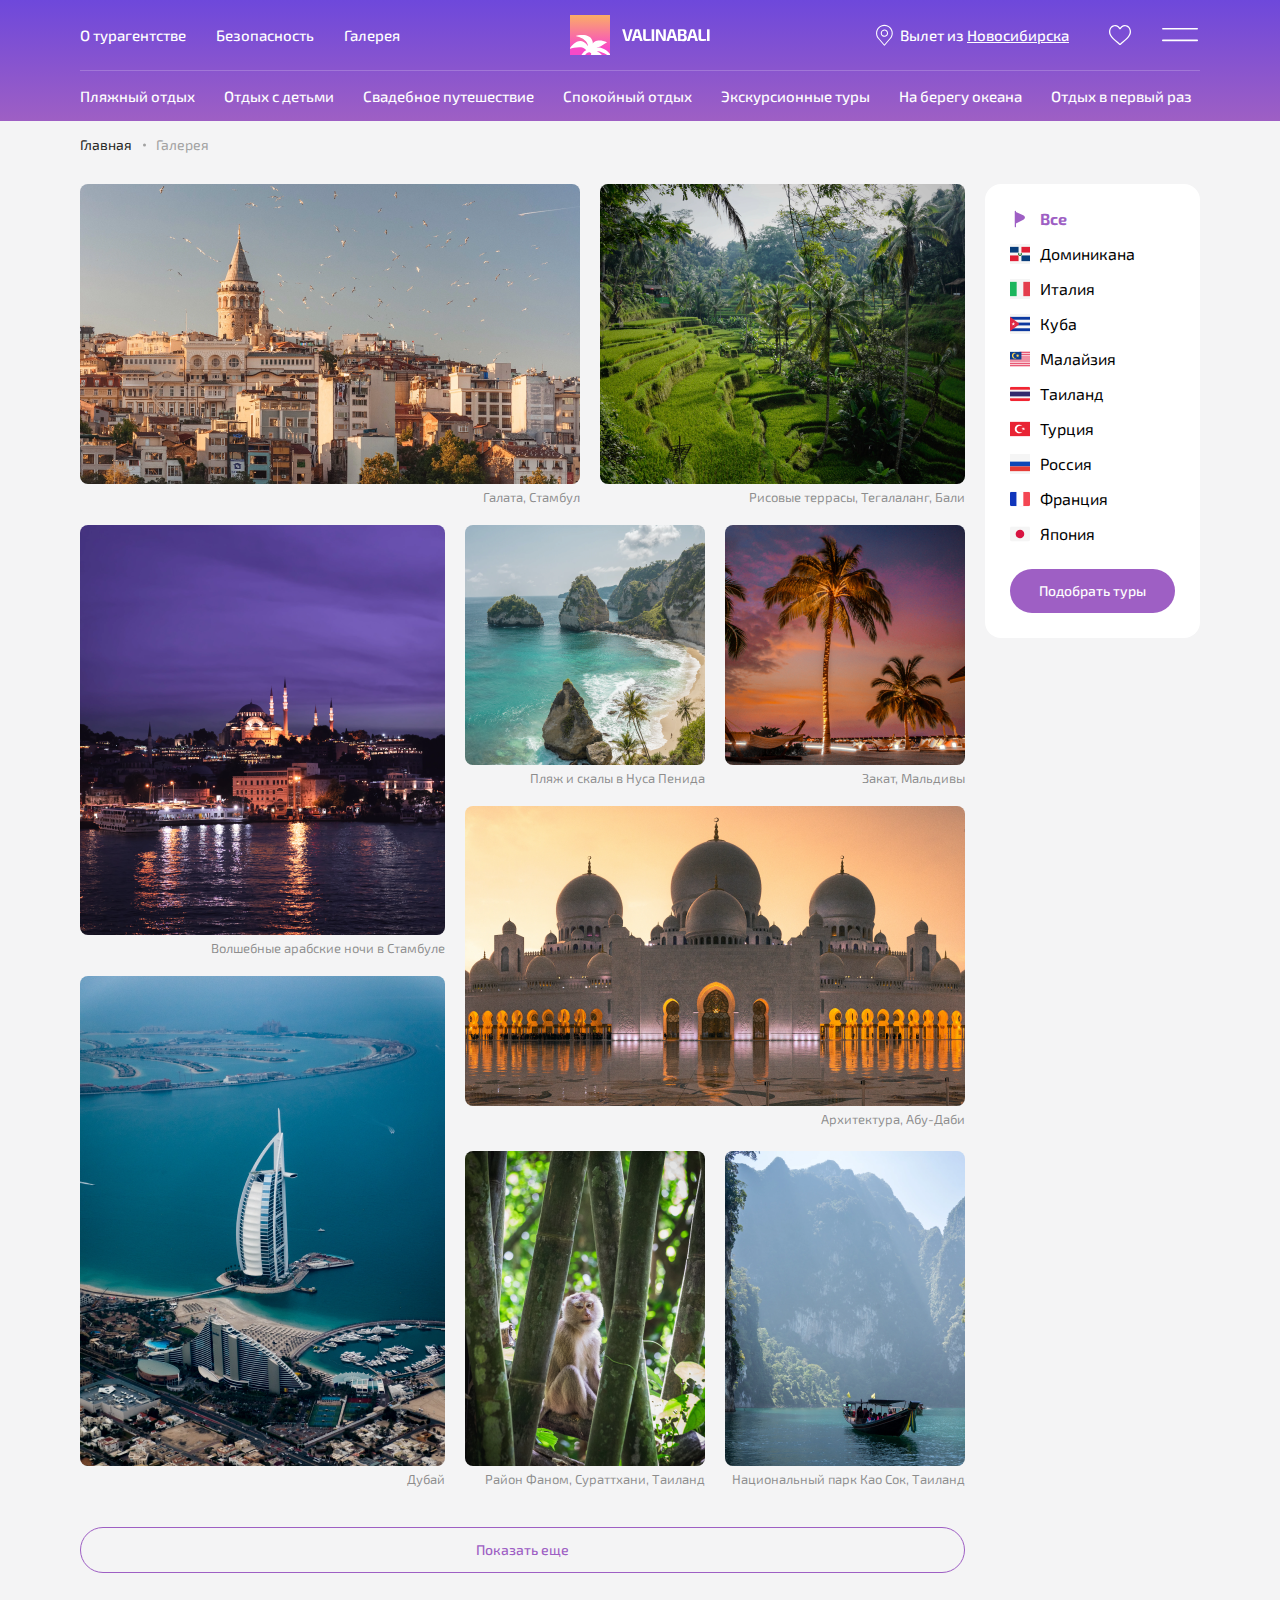
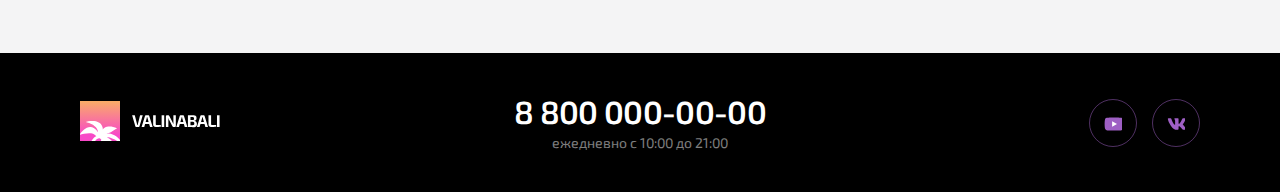
==== gallery.html @ 0c8ded7b "Add files via upload" ====
<!DOCTYPE html>
<html lang="ru">
<head>
  <meta charset="UTF-8">
  <meta name="viewport" content="width=device-width, initial-scale=1.0">
  <meta http-equiv="X-UA-Compatible" content="ie=edge">
  <link rel="stylesheet" href="style.css">
  <title>Галерея фотографий - Valinabali</title>
</head>

<body>
<header class="header">
  <div class="container">
    <div class="header__content">
      <div class="header__nav">
        <ul class="header__nav-list">
          <li class="header__nav-item">
            <a class="header__nav-link" href="#">О турагентстве</a>
          </li>
          <li class="header__nav-item">
            <a class="header__nav-link" href="#">Безопасность</a>
          </li>
          <li class="header__nav-item">
            <a class="header__nav-link" href="#">Галерея</a>
          </li>
        </ul>
      </div>
      <a class="header__logo-link" href="#" aria-label="Ссылка на главную страницу">
        <svg xmlns="http://www.w3.org/2000/svg" width="140" height="40" viewBox="0 0 140 40" fill="none">
          <path d="M139.568 14.27V26H136.984V14.27H139.568Z" fill="white"/>
          <path d="M131.1 14.27V23.042C131.1 23.3253 131.179 23.5406 131.338 23.688C131.496 23.8353 131.723 23.909 132.018 23.909H136.115L136.234 25.864C135.429 25.9546 134.585 26.0056 133.701 26.017C132.828 26.0396 131.955 26.051 131.083 26.051C130.233 26.051 129.587 25.8243 129.145 25.371C128.714 24.9063 128.499 24.317 128.499 23.603V14.27H131.1Z"
                fill="white"/>
          <path d="M123.716 14.27C123.932 14.27 124.119 14.3323 124.277 14.457C124.447 14.5816 124.561 14.746 124.617 14.95L128.017 26H125.365L122.968 17.381C122.923 17.1883 122.878 16.9956 122.832 16.803C122.787 16.599 122.747 16.4063 122.713 16.225H122.254C122.22 16.4063 122.181 16.599 122.135 16.803C122.101 16.9956 122.056 17.1883 121.999 17.381L119.602 26H116.933L120.35 14.95C120.407 14.746 120.515 14.5816 120.673 14.457C120.843 14.3323 121.036 14.27 121.251 14.27L123.716 14.27ZM125.518 20.951V22.906H119.432V20.951H125.518Z"
                fill="white"/>
          <path d="M112.366 14.134C113.386 14.134 114.196 14.2246 114.797 14.406C115.409 14.576 115.851 14.882 116.123 15.324C116.395 15.766 116.531 16.3893 116.531 17.194C116.531 18.0326 116.367 18.673 116.038 19.115C115.721 19.5456 115.194 19.795 114.457 19.863V19.965C115.364 20.0443 115.998 20.3503 116.361 20.883C116.724 21.4043 116.905 22.1353 116.905 23.076C116.905 23.8806 116.763 24.504 116.48 24.946C116.208 25.388 115.777 25.6996 115.188 25.881C114.61 26.051 113.851 26.136 112.91 26.136C112.151 26.136 111.488 26.1303 110.921 26.119C110.366 26.119 109.85 26.1076 109.374 26.085C108.898 26.0623 108.411 26.034 107.912 26L108.167 24.198C108.439 24.2093 108.96 24.2206 109.731 24.232C110.513 24.2433 111.42 24.249 112.451 24.249C112.927 24.249 113.301 24.2036 113.573 24.113C113.845 24.0223 114.032 23.858 114.134 23.62C114.247 23.3706 114.304 23.0193 114.304 22.566C114.304 22.0786 114.247 21.7103 114.134 21.461C114.021 21.2003 113.822 21.019 113.539 20.917C113.267 20.815 112.887 20.7583 112.4 20.747H108.15V19.098H112.366C112.785 19.0866 113.114 19.0413 113.352 18.962C113.601 18.8826 113.777 18.7296 113.879 18.503C113.981 18.2763 114.032 17.959 114.032 17.551C114.032 17.1316 113.975 16.8143 113.862 16.599C113.76 16.3723 113.579 16.2193 113.318 16.14C113.057 16.0606 112.695 16.021 112.23 16.021C111.595 16.021 111.034 16.021 110.547 16.021C110.06 16.021 109.623 16.0266 109.238 16.038C108.853 16.038 108.496 16.0493 108.167 16.072L107.912 14.27C108.365 14.2246 108.802 14.1963 109.221 14.185C109.652 14.1623 110.116 14.151 110.615 14.151C111.114 14.1396 111.697 14.134 112.366 14.134ZM110.462 14.27V26H107.912V14.27H110.462Z"
                fill="white"/>
          <path d="M103.096 14.27C103.311 14.27 103.498 14.3323 103.657 14.457C103.827 14.5816 103.94 14.746 103.997 14.95L107.397 26H104.745L102.348 17.381C102.302 17.1883 102.257 16.9956 102.212 16.803C102.166 16.599 102.127 16.4063 102.093 16.225H101.634C101.6 16.4063 101.56 16.599 101.515 16.803C101.481 16.9956 101.435 17.1883 101.379 17.381L98.9817 26H96.3127L99.7297 14.95C99.7864 14.746 99.8941 14.5816 100.053 14.457C100.223 14.3323 100.415 14.27 100.631 14.27L103.096 14.27ZM104.898 20.951V22.906H98.8117V20.951H104.898Z"
                fill="white"/>
          <path d="M95.8252 14.27V25.065C95.8252 25.6883 95.5135 26 94.8902 26H93.4622C93.1789 26 92.9635 25.9376 92.8162 25.813C92.6689 25.677 92.5329 25.4786 92.4082 25.218L89.1612 19.064C89.0252 18.8033 88.8892 18.5143 88.7532 18.197C88.6285 17.8796 88.5209 17.5736 88.4302 17.279H88.2432C88.2772 17.585 88.3055 17.8966 88.3282 18.214C88.3509 18.52 88.3622 18.826 88.3622 19.132V26H85.8972V15.205C85.8972 14.5816 86.2145 14.27 86.8492 14.27H88.2602C88.5322 14.27 88.7362 14.338 88.8722 14.474C89.0195 14.5986 89.1612 14.7913 89.2972 15.052L92.4422 21.019C92.5782 21.2796 92.7199 21.5686 92.8672 21.886C93.0146 22.2033 93.1562 22.532 93.2922 22.872H93.4962C93.4622 22.532 93.4339 22.2033 93.4112 21.886C93.3999 21.5573 93.3942 21.2343 93.3942 20.917L93.3772 14.27H95.8252Z"
                fill="white"/>
          <path d="M84.2144 14.27V26H81.6304V14.27H84.2144Z" fill="white"/>
          <path d="M75.746 14.27V23.042C75.746 23.3253 75.8254 23.5406 75.984 23.688C76.1427 23.8353 76.3694 23.909 76.664 23.909H80.761L80.88 25.864C80.0754 25.9546 79.231 26.0056 78.347 26.017C77.4744 26.0396 76.6017 26.051 75.729 26.051C74.879 26.051 74.233 25.8243 73.791 25.371C73.3604 24.9063 73.145 24.317 73.145 23.603V14.27H75.746Z"
                fill="white"/>
          <path d="M68.3626 14.27C68.5779 14.27 68.7649 14.3323 68.9236 14.457C69.0936 14.5816 69.2069 14.746 69.2636 14.95L72.6636 26H70.0116L67.6146 17.381C67.5693 17.1883 67.5239 16.9956 67.4786 16.803C67.4333 16.599 67.3936 16.4063 67.3596 16.225H66.9006C66.8666 16.4063 66.8269 16.599 66.7816 16.803C66.7476 16.9956 66.7023 17.1883 66.6456 17.381L64.2486 26H61.5796L64.9966 14.95C65.0533 14.746 65.1609 14.5816 65.3196 14.457C65.4896 14.3323 65.6823 14.27 65.8976 14.27L68.3626 14.27ZM70.1646 20.951V22.906H64.0786V20.951H70.1646Z"
                fill="white"/>
          <path d="M62.7439 14.27L59.5479 25.286C59.4912 25.49 59.3779 25.66 59.2079 25.796C59.0492 25.932 58.8566 26 58.6299 26H56.2499C56.0119 26 55.8079 25.932 55.6379 25.796C55.4792 25.66 55.3772 25.49 55.3319 25.286L52.1189 14.27H54.8049L56.9469 22.736C56.9922 22.9513 57.0376 23.1723 57.0829 23.399C57.1396 23.6143 57.1849 23.8296 57.2189 24.045H57.6609C57.6949 23.8296 57.7346 23.6086 57.7799 23.382C57.8366 23.1553 57.8932 22.9343 57.9499 22.719L60.0749 14.27H62.7439Z"
                fill="white"/>
          <g clip-path="url(#clip0_2539_111)">
            <rect width="40" height="40" fill="url(#paint0_linear_2539_11)"/>
            <path d="M12.1923 20.0947C9.34323 20.1069 6.70322 20.6851 5.41602 21.088C5.41602 21.088 17.0925 23.0695 18.0638 31.1301C9.19089 18.3372 -0.487305 33.8089 -0.487305 33.8089C1.53054 33.2796 7.30863 31.7084 11.167 32.3712C13.8068 32.8247 16.3802 35.218 16.2691 35.1878C9.978 36.7356 -0.0164608 64.7344 1.68065 67.0082C3.19393 68.7469 4.70884 68.1538 6.22232 67.2717C6.97145 61.3379 12.8176 35.3034 19.9713 37.405C19.9724 37.4053 19.9734 37.4047 19.9744 37.405C20.5767 37.6112 21.1464 37.9728 21.1773 38.5253C21.2362 39.5778 20.5567 41.2979 20.7172 42.4926C21.0891 45.2649 21.632 46.2291 22.4214 47.1963C24.3068 46.1365 26.1108 42.3155 26.4839 40.3343C28.1733 41.0741 30.889 42.7875 33.1045 49.1512C34.2627 43.1879 32.5924 38.4841 27.1093 36.3955C29.4838 35.3692 39.819 40.5626 41.0805 43.4571C42.3079 38.2377 33.6262 31.8509 26.3983 32.1903C27.784 31.8287 29.3069 32.2512 30.756 31.1841C32.7005 29.7523 34.9682 28.5191 37.0813 27.1946C29.9747 24.1035 23.4165 25.6298 22.9547 28.8292C22.5919 21.7284 17.0814 20.0741 12.1922 20.0948L12.1923 20.0947Z"
                  fill="white"/>
          </g>
          <defs>
            <linearGradient id="paint0_linear_2539_11" x1="20" y1="0" x2="20" y2="40" gradientUnits="userSpaceOnUse">
              <stop offset="0" stop-color="#FAAD66"/>
              <stop offset="0.844644" stop-color="#F849C7"/>
            </linearGradient>
            <clipPath id="clip0_2539_111">
              <rect width="40" height="40" fill="white"/>
            </clipPath>
          </defs>
        </svg>
      </a>
      <div class="header__location">
        <svg class="header__location-icon" width="28" height="28" aria-hidden="true">
          <use xlink:href="images/sprite.svg#icon-pin"></use>
        </svg>
        <p class="header__location-text">Вылет из
          <button class="header__location-btn" type="button" aria-label="Кнопка выбора города для вылета">Новосибирска
          </button>
        </p>
      </div>
      <div class="header__btn-wrapper">
        <a class="header__favorites" href="#" aria-label="Ссылка на страницу избранное">
          <svg class="header__favorites-icon" width="22" height="20" aria-hidden="true">
            <use xlink:href="images/sprite.svg#icon-favorites"></use>
          </svg>
        </a>
        <button class="header__burger" type="button" aria-label="Кнопка открытия меню">
          <svg class="header__burger-icon" width="36" height="14" aria-hidden="true">
            <use xlink:href="images/sprite.svg#icon-burger"></use>
          </svg>
        </button>
      </div>
    </div>
    <nav class="main-nav">
      <ul class="main-nav__list">
        <li class="main-nav__item"><a class="main-nav__link" href="#">Пляжный отдых</a></li>
        <li class="main-nav__item"><a class="main-nav__link" href="#">Отдых с&nbsp;детьми</a></li>
        <li class="main-nav__item"><a class="main-nav__link" href="#">Свадебное путешествие</a></li>
        <li class="main-nav__item"><a class="main-nav__link" href="#">Спокойный отдых</a></li>
        <li class="main-nav__item"><a class="main-nav__link" href="#">Экскурсионные туры</a></li>
        <li class="main-nav__item"><a class="main-nav__link" href="#">На&nbsp;берегу океана</a></li>
        <li class="main-nav__item"><a class="main-nav__link" href="#">Отдых в&nbsp;первый раз</a></li>
      </ul>
    </nav>
  </div>

</header>
<main>
  <div class="breadcrumbs">
    <div class="container">
      <ul class="breadcrumbs__list">
        <li class="breadcrumbs__item">
          <a class="breadcrumbs__link" href="#" aria-label="Ссылка на главную страницу">Главная</a>
        </li>
        <li class="breadcrumbs__item">
          <span class="breadcrumbs__link breadcrumbs__link--active">Галерея</span>
        </li>
      </ul>
    </div>
  </div>
  <section class="gallery-block">
    <div class="container">
      <h1 class="visually-hidden">Галерея</h1>
      <button class="gallery-block__citys btn" type="button">Выбрать страну
        <svg class="gallery-block__nav-svg" width="16" height="16px" aria-hidden="true">
          <use xlink:href="images/sprite.svg#icon-nav-burger"></use>
        </svg>
      </button>
      <div class="gallery-block__wrap">
        <div class="gallery-block__left">
          <div class="gallery">
            <ul class="gallery__list">
              <li class="gallery__item gallery__item--grid-1">
                <figure class="gallery-card">
                  <picture>
                    <source media="(max-width: 767px)" srcset="images/gallery-img-mobile.png 1x, images/gallery-img-mobile@2x.png 2x">
                    <source media="(max-width: 1023px)" srcset="images/gallery-img.png 1x, images/gallery-img@2x.png 2x">
                    <img class="gallery-card__img gallery-card__img--size-xxl gallery-card__img--size-xxxl" src="images/gallery-img.png" srcset="images/gallery-img@2x.png 2x" height="300"
                    width="500" alt="Фотография тура в галерии">
                  </picture>
                  <figcaption class="gallery-card__caption">Галата, Стамбул</figcaption>
                </figure>
              </li>
              <li class="gallery__item gallery__item--grid-2">
                <figure class="gallery-card">
                  <picture>
                    <source media="(max-width: 767px)" srcset="images/gallery-img-mobile2.png 1x, images/gallery-img-mobile2@2x.png 2x">
                    <source media="(max-width: 1023px)" srcset="images/gallery-img-tablet2.png 1x, images/gallery-img-tablet2@2x.png 2x">
                    <img class="gallery-card__img gallery-card__img--size-m" src="images/gallery-img-2.png" srcset="images/gallery-img-2@2x.png 2x" height="300"
                    width="365" alt="Фотография тура в галерии">
                  </picture>
                  <figcaption class="gallery-card__caption">Рисовые террасы, Тегалаланг, Бали</figcaption>
                </figure>
              </li>
              <li class="gallery__item gallery__item--grid-3">
                <figure class="gallery-card">
                  <picture>
                    <source media="(max-width: 767px)" srcset="images/gallery-img-mobile3.png 1x, images/gallery-img-mobile3@2x.png 2x">
                    <source media="(max-width: 1023px)" srcset="images/gallery-img-tablet3.png 1x, images/gallery-img-tablet3@2x.png 2x">
                    <img class="gallery-card__img gallery-card__img--size-l" src="images/gallery-img-3.png" srcset="images/gallery-img-3@2x.png 2x" height="410"
                    width="365" alt="Фотография тура в галерии">
                  </picture>
                  <figcaption class="gallery-card__caption">Волшебные арабские ночи в Стамбуле</figcaption>
                </figure>
              </li>
              <li class="gallery__item gallery__item--grid-4">
                <figure class="gallery-card">
                  <picture>
                    <source media="(max-width: 767px)" srcset="images/gallery-img-mobile4.png 1x, images/gallery-img-mobile4@2x.png 2x">
                    <source media="(max-width: 1023px)" srcset="images/gallery-img-tablet4.png 1x, images/gallery-img-tablet4@2x.png 2x">
                  <img class="gallery-card__img gallery-card__img--size-xs" src="images/gallery-img-4.png" srcset="images/gallery-img-4@2x.png 2x" height="240" width="240" alt="Фотография тура в галерии">
                  </picture>
                  <figcaption class="gallery-card__caption">Пляж и&nbsp;скалы в&nbsp;Нуса Пенида</figcaption>
                </figure>
              </li>
              <li class="gallery__item gallery__item--grid-5">
                <figure class="gallery-card">
                  <picture>
                    <source media="(max-width: 767px)" srcset="images/gallery-img-mobile5.png 1x, images/gallery-img-mobile5@2x.png 2x">
                    <source media="(max-width: 1023px)" srcset="images/gallery-img-tablet5.png 1x, images/gallery-img-tablet5@2x.png 2x">
                    <img class="gallery-card__img gallery-card__img--size-xs gallery-card__img--size-xss" src="images/gallery-img-5.png" srcset="images/gallery-img-5@2x.png 2x" height="240"
                    width="240" alt="Фотография тура в галерии">
                  </picture>
                  <figcaption class="gallery-card__caption">Закат, Мальдивы</figcaption>
                </figure>
              </li>
              <li class="gallery__item gallery__item--grid-6">
                <figure class="gallery-card">
                  <picture>
                    <source media="(max-width: 767px)" srcset="images/gallery-img-mobile6.png 1x, images/gallery-img-mobile6@2x.png 2x">
                    <source media="(max-width: 1023px)" srcset="images/gallery-img-tablet6.png 1x, images/gallery-img-tablet6@2x.png 2x">
                    <img class="gallery-card__img gallery-card__img--size-xl" src="images/gallery-img-6.png" srcset="images/gallery-img-6@2x.png 2x" height="490"
                    width="365" alt="Фотография тура в галерии">
                  </picture>
                  <figcaption class="gallery-card__caption">Дубай</figcaption>
                </figure>
              </li>
              <li class="gallery__item gallery__item--grid-7">
                <figure class="gallery-card">
                  <picture>
                    <source media="(max-width: 767px)" srcset="images/gallery-img-mobile7.png 1x, images/gallery-img-mobile7@2x.png 2x">
                    <source media="(max-width: 1023px)" srcset="images/gallery-img-tablet7.png 1x, images/gallery-img-tablet7@2x.png 2x">
                    <img class="gallery-card__img gallery-card__img--size-xxl"
                    src="images/gallery-img-7.png" srcset="images/gallery-img-7@2x.png 2x" height="300" width="500" alt="Фотография тура в галерии">
                  </picture>
                  <figcaption class="gallery-card__caption">Архитектура, Абу-Даби</figcaption>
                </figure>
              </li>
              <li class="gallery__item gallery__item--grid-8">
                <figure class="gallery-card">
                  <picture>
                    <source media="(max-width: 767px)" srcset="images/gallery-img-mobile8.png 1x, images/gallery-img-mobile8@2x.png 2x">
                    <source media="(max-width: 1023px)" srcset="images/gallery-img-tablet8.png 1x, images/gallery-img-tablet8@2x.png 2x">
                    <img class="gallery-card__img gallery-card__img--size-s" src="images/gallery-img-8.png" srcset="images/gallery-img-8@2x.png 2x" height="315"
                    width="240" alt="Фотография тура в галерии">
                  </picture>
                  <figcaption class="gallery-card__caption">Район Фаном, Сураттхани, Таиланд</figcaption>
                </figure>
              </li>
              <li class="gallery__item gallery__item--grid-9">
                <figure class="gallery-card">
                  <picture>
                    <source media="(max-width: 767px)" srcset="images/gallery-img-mobile9.png 1x, images/gallery-img-mobile9@2x.png 2x">
                    <source media="(max-width: 1023px)" srcset="images/gallery-img-tablet9.png 1x, images/gallery-img-tablet9@2x.png 2x">
                    <img class="gallery-card__img gallery-card__img--size-s" src="images/gallery-img-9.png" srcset="images/gallery-img-9@2x.png 2x" height="315" width="240" alt="Фотография тура в галерии">
                  </picture>
                  <figcaption class="gallery-card__caption">Национальный парк Као Сок, Таиланд</figcaption>
                </figure>
              </li>
            </ul>
          </div>
          <button class="gallery-block__btn btn" type="button">Показать еще</button>
        </div>
        <div class="menu-tours">
          <ul class="menu-tours__list">
            <li class="menu-tours__item">
              <button class="menu-tours__link menu-tours__link--active" type="button" aria-label="Ссылка на город">
                <svg class="menu-tours__link-icon" width="20" height="20" aria-hidden="true">
                  <use xlink:href="images/sprite.svg#icon-flag"></use>
                </svg>
                <span class="menu-tours__link-text">Все</span>
              </button>
            </li>
            <li class="menu-tours__item">
              <button class="menu-tours__link" type="button" aria-label="Ссылка на город">
                <svg class="menu-tours__link-icon" width="20" height="20" aria-hidden="true">
                  <use xlink:href="images/sprite.svg#icon-flag-do"></use>
                </svg>
                <span class="menu-tours__link-text">Доминикана</span>
              </button>
            </li>
            <li class="menu-tours__item">
              <button class="menu-tours__link" type="button" aria-label="Ссылка на город">
                <svg class="menu-tours__link-icon" width="20" height="20" aria-hidden="true">
                  <use xlink:href="images/sprite.svg#icon-flag-it"></use>
                </svg>
                <span class="menu-tours__link-text">Италия</span>
              </button>
            </li>
            <li class="menu-tours__item">
              <button class="menu-tours__link" type="button" aria-label="Ссылка на город">
                <svg class="menu-tours__link-icon" width="20" height="20" aria-hidden="true">
                  <use xlink:href="images/sprite.svg#icon-flag-cu"></use>
                </svg>
                <span class="menu-tours__link-text">Куба</span>
              </button>
            </li>
            <li class="menu-tours__item">
              <button class="menu-tours__link" type="button" aria-label="Ссылка на город">
                <svg class="menu-tours__link-icon" width="20" height="20" aria-hidden="true">
                  <use xlink:href="images/sprite.svg#icon-flag-my"></use>
                </svg>
                <span class="menu-tours__link-text">Малайзия</span>
              </button>
            </li>
            <li class="menu-tours__item">
              <button class="menu-tours__link" type="button" aria-label="Ссылка на город">
                <svg xmlns="http://www.w3.org/2000/svg" width="20" height="20" viewBox="0 0 20 20" fill="none">
                  <g clip-path="url(#clip0_1838_817)">
                    <mask id="mask0_1838_817" style="mask-type:luminance" maskUnits="userSpaceOnUse" x="0" y="2"
                          width="20" height="16">
                      <path d="M18.5714 2.85715H1.42857C0.639593 2.85715 0 3.49674 0 4.28572V15.7143C0 16.5033 0.639593 17.1429 1.42857 17.1429H18.5714C19.3604 17.1429 20 16.5033 20 15.7143V4.28572C20 3.49674 19.3604 2.85715 18.5714 2.85715Z"
                            fill="white"/>
                    </mask>
                    <g mask="url(#mask0_1838_817)">
                      <path d="M18.5713 3.03572H1.42847C0.738111 3.03572 0.178467 3.59536 0.178467 4.28572V15.7143C0.178467 16.4046 0.738111 16.9643 1.42847 16.9643H18.5713C19.2617 16.9643 19.8213 16.4046 19.8213 15.7143V4.28572C19.8213 3.59536 19.2617 3.03572 18.5713 3.03572Z"
                            fill="white" stroke="#F5F5F5" stroke-width="14.2857"/>
                      <mask id="mask1_1838_817" style="mask-type:alpha" maskUnits="userSpaceOnUse" x="-7" y="-5"
                            width="34" height="30">
                        <path d="M18.5713 3.03572H1.42847C0.738111 3.03572 0.178467 3.59536 0.178467 4.28572V15.7143C0.178467 16.4046 0.738111 16.9643 1.42847 16.9643H18.5713C19.2617 16.9643 19.8213 16.4046 19.8213 15.7143V4.28572C19.8213 3.59536 19.2617 3.03572 18.5713 3.03572Z"
                              fill="white" stroke="white" stroke-width="14.2857"/>
                      </mask>
                      <g mask="url(#mask1_1838_817)">
                        <path fill-rule="evenodd" clip-rule="evenodd" d="M0 5.71429H20V2.85715H0V5.71429Z"
                              fill="#F12532"/>
                        <path fill-rule="evenodd" clip-rule="evenodd" d="M0 17.1429H20V14.2857H0V17.1429Z"
                              fill="#F12532"/>
                        <path fill-rule="evenodd" clip-rule="evenodd" d="M0 12.3809H20V7.61905H0V12.3809Z"
                              fill="#322B6C"/>
                      </g>
                    </g>
                  </g>
                  <defs>
                    <clipPath id="clip0_1838_817">
                      <rect width="20" height="20" fill="white"/>
                    </clipPath>
                  </defs>
                </svg>
                <span class="menu-tours__link-text">Таиланд</span>
              </button>
            </li>
            <li class="menu-tours__item">
              <button class="menu-tours__link" type="button" aria-label="Ссылка на город">
                <svg class="menu-tours__link-icon" width="20" height="20" aria-hidden="true">
                  <use xlink:href="images/sprite.svg#icon-flag-tr"></use>
                </svg>
                <span class="menu-tours__link-text">Турция</span>
              </button>
            </li>
            <li class="menu-tours__item">
              <button class="menu-tours__link" type="button" aria-label="Ссылка на город">
                <svg class="menu-tours__link-icon" width="20" height="20" aria-hidden="true">
                  <use xlink:href="images/sprite.svg#icon-flag-ru"></use>
                </svg>
                <span class="menu-tours__link-text">Россия</span>
              </button>
            </li>
            <li class="menu-tours__item">
              <button class="menu-tours__link" type="button" aria-label="Ссылка на город">
                <svg xmlns="http://www.w3.org/2000/svg" width="20" height="20" viewBox="0 0 20 20" fill="none">
                  <g clip-path="url(#clip0_1838_783)">
                    <mask id="mask0_1838_783" style="mask-type:luminance" maskUnits="userSpaceOnUse" x="0" y="2"
                          width="20" height="16">
                      <path d="M18.5714 2.85714H1.42857C0.639593 2.85714 0 3.49673 0 4.28571V15.7143C0 16.5033 0.639593 17.1429 1.42857 17.1429H18.5714C19.3604 17.1429 20 16.5033 20 15.7143V4.28571C20 3.49673 19.3604 2.85714 18.5714 2.85714Z"
                            fill="white"/>
                    </mask>
                    <g mask="url(#mask0_1838_783)">
                      <path d="M20 2.85714H0V17.1429H20V2.85714Z" fill="url(#paint0_linear_1838_783)"/>
                      <path d="M19.9999 2.85714H9.52368V17.1429H19.9999V2.85714Z" fill="url(#paint1_linear_1838_783)"/>
                      <path d="M6.66666 2.85714H0V17.1429H6.66666V2.85714Z" fill="url(#paint2_linear_1838_783)"/>
                      <path d="M13.3334 2.85714H6.66675V17.1429H13.3334V2.85714Z" fill="url(#paint3_linear_1838_783)"/>
                    </g>
                  </g>
                  <defs>
                    <linearGradient id="paint0_linear_1838_783" x1="10" y1="2.85714" x2="10" y2="17.1429"
                                    gradientUnits="userSpaceOnUse">
                      <stop offset="1" stop-color="white"/>
                      <stop offset="1" stop-color="#F0F0F0"/>
                    </linearGradient>
                    <linearGradient id="paint1_linear_1838_783" x1="14.7618" y1="2.85714" x2="14.7618" y2="17.1429"
                                    gradientUnits="userSpaceOnUse">
                      <stop offset="1" stop-color="#F44653"/>
                      <stop offset="1" stop-color="#EE2A39"/>
                    </linearGradient>
                    <linearGradient id="paint2_linear_1838_783" x1="3.33334" y1="2.85714" x2="3.33334" y2="17.1429"
                                    gradientUnits="userSpaceOnUse">
                      <stop offset="1" stop-color="#1035BB"/>
                      <stop offset="1" stop-color="#042396"/>
                    </linearGradient>
                    <linearGradient id="paint3_linear_1838_783" x1="10.0001" y1="2.85714" x2="10.0001" y2="17.1429"
                                    gradientUnits="userSpaceOnUse">
                      <stop offset="1" stop-color="white"/>
                      <stop offset="1" stop-color="#F0F0F0"/>
                    </linearGradient>
                    <clipPath id="clip0_1838_783">
                      <rect width="20" height="20" fill="white"/>
                    </clipPath>
                  </defs>
                </svg>
                <span class="menu-tours__link-text">Франция</span>
              </button>
            </li>
            <li class="menu-tours__item">
              <button class="menu-tours__link" type="button" aria-label="Ссылка на город">
                <svg xmlns="http://www.w3.org/2000/svg" width="20" height="20" viewBox="0 0 20 20" fill="none">
                  <g clip-path="url(#clip0_1838_759)">
                    <mask id="mask0_1838_759" style="mask-type:luminance" maskUnits="userSpaceOnUse" x="0" y="2"
                          width="20" height="16">
                      <path d="M18.5714 2.85714H1.42857C0.639593 2.85714 0 3.49673 0 4.28571V15.7143C0 16.5033 0.639593 17.1429 1.42857 17.1429H18.5714C19.3604 17.1429 20 16.5033 20 15.7143V4.28571C20 3.49673 19.3604 2.85714 18.5714 2.85714Z"
                            fill="white"/>
                    </mask>
                    <g mask="url(#mask0_1838_759)">
                      <path d="M18.5713 3.03571H1.42847C0.738111 3.03571 0.178467 3.59536 0.178467 4.28571V15.7143C0.178467 16.4046 0.738111 16.9643 1.42847 16.9643H18.5713C19.2617 16.9643 19.8213 16.4046 19.8213 15.7143V4.28571C19.8213 3.59536 19.2617 3.03571 18.5713 3.03571Z"
                            fill="white" stroke="#F5F5F5" stroke-width="14.2857"/>
                      <mask id="mask1_1838_759" style="mask-type:alpha" maskUnits="userSpaceOnUse" x="-7" y="-5"
                            width="34" height="30">
                        <path d="M18.5713 3.03571H1.42847C0.738111 3.03571 0.178467 3.59536 0.178467 4.28571V15.7143C0.178467 16.4046 0.738111 16.9643 1.42847 16.9643H18.5713C19.2617 16.9643 19.8213 16.4046 19.8213 15.7143V4.28571C19.8213 3.59536 19.2617 3.03571 18.5713 3.03571Z"
                              fill="white" stroke="white" stroke-width="14.2857"/>
                      </mask>
                      <g mask="url(#mask1_1838_759)">
                        <path fill-rule="evenodd" clip-rule="evenodd"
                              d="M9.99983 14.2857C12.3668 14.2857 14.2855 12.3669 14.2855 10C14.2855 7.63307 12.3668 5.71429 9.99983 5.71429C7.6329 5.71429 5.71411 7.63307 5.71411 10C5.71411 12.3669 7.6329 14.2857 9.99983 14.2857Z"
                              fill="url(#paint0_linear_1838_759)"/>
                      </g>
                    </g>
                  </g>
                  <defs>
                    <linearGradient id="paint0_linear_1838_759" x1="5.71411" y1="5.71429" x2="5.71411" y2="14.2857"
                                    gradientUnits="userSpaceOnUse">
                      <stop offset="1" stop-color="#D81441"/>
                      <stop offset="1" stop-color="#BB0831"/>
                    </linearGradient>
                    <clipPath id="clip0_1838_759">
                      <rect width="20" height="20" fill="white"/>
                    </clipPath>
                  </defs>
                </svg>
                <span class="menu-tours__link-text">Япония</span>
              </button>
            </li>
          </ul>
          <button class="menu-tours__btn btn btn--bg-lilac btn--size-small" type="button">Подобрать туры</button>
          <button class="menu-tours__btn-mobile btn" type="button">
            <svg class="menu-tours__btn-icon" width="16" height="16" aria-hidden="true">
              <use xlink:href="images/sprite.svg#icon-filter"></use>
            </svg>
            <span class="menu-tours__btn-text">Выбрать страну</span>
          </button>
        </div>
      </div>
    </div>
  </section>
</main>
<footer class="footer">
  <div class="container">
    <div class="footer__content">
      <a class="footer__logo-link" href="#" aria-label="Ссылка на главную">
        <svg width="140" height="40" viewBox="0 0 140 40" fill="none" xmlns="http://www.w3.org/2000/svg">
          <path d="M139.568 14.27V26H136.984V14.27H139.568Z" fill="white"/>
          <path d="M131.1 14.27V23.042C131.1 23.3254 131.179 23.5407 131.338 23.688C131.496 23.8354 131.723 23.909 132.018 23.909H136.115L136.234 25.864C135.429 25.9547 134.585 26.0057 133.701 26.017C132.828 26.0397 131.955 26.051 131.083 26.051C130.233 26.051 129.587 25.8244 129.145 25.371C128.714 24.9064 128.499 24.317 128.499 23.603V14.27H131.1Z"
                fill="white"/>
          <path d="M123.716 14.27C123.932 14.27 124.119 14.3324 124.277 14.457C124.447 14.5817 124.561 14.746 124.617 14.95L128.017 26H125.365L122.968 17.381C122.923 17.1884 122.878 16.9957 122.832 16.803C122.787 16.599 122.747 16.4064 122.713 16.225H122.254C122.22 16.4064 122.181 16.599 122.135 16.803C122.101 16.9957 122.056 17.1884 121.999 17.381L119.602 26H116.933L120.35 14.95C120.407 14.746 120.515 14.5817 120.673 14.457C120.843 14.3324 121.036 14.27 121.251 14.27L123.716 14.27ZM125.518 20.951V22.906H119.432V20.951H125.518Z"
                fill="white"/>
          <path d="M112.366 14.134C113.386 14.134 114.197 14.2247 114.797 14.406C115.409 14.576 115.851 14.882 116.123 15.324C116.395 15.766 116.531 16.3894 116.531 17.194C116.531 18.0327 116.367 18.673 116.038 19.115C115.721 19.5457 115.194 19.795 114.457 19.863V19.965C115.364 20.0444 115.999 20.3504 116.361 20.883C116.724 21.4044 116.905 22.1354 116.905 23.076C116.905 23.8807 116.764 24.504 116.48 24.946C116.208 25.388 115.778 25.6997 115.188 25.881C114.61 26.051 113.851 26.136 112.91 26.136C112.151 26.136 111.488 26.1304 110.921 26.119C110.366 26.119 109.85 26.1077 109.374 26.085C108.898 26.0624 108.411 26.034 107.912 26L108.167 24.198C108.439 24.2094 108.961 24.2207 109.731 24.232C110.513 24.2434 111.42 24.249 112.451 24.249C112.927 24.249 113.301 24.2037 113.573 24.113C113.845 24.0224 114.032 23.858 114.134 23.62C114.248 23.3707 114.304 23.0194 114.304 22.566C114.304 22.0787 114.248 21.7104 114.134 21.461C114.021 21.2004 113.823 21.019 113.539 20.917C113.267 20.815 112.888 20.7584 112.4 20.747H108.15V19.098H112.366C112.786 19.0867 113.114 19.0414 113.352 18.962C113.602 18.8827 113.777 18.7297 113.879 18.503C113.981 18.2764 114.032 17.959 114.032 17.551C114.032 17.1317 113.976 16.8144 113.862 16.599C113.76 16.3724 113.579 16.2194 113.318 16.14C113.058 16.0607 112.695 16.021 112.23 16.021C111.596 16.021 111.035 16.021 110.547 16.021C110.06 16.021 109.624 16.0267 109.238 16.038C108.853 16.038 108.496 16.0494 108.167 16.072L107.912 14.27C108.366 14.2247 108.802 14.1964 109.221 14.185C109.652 14.1624 110.117 14.151 110.615 14.151C111.114 14.1397 111.698 14.134 112.366 14.134ZM110.462 14.27V26H107.912V14.27H110.462Z"
                fill="white"/>
          <path d="M103.096 14.27C103.311 14.27 103.498 14.3324 103.657 14.457C103.827 14.5817 103.94 14.746 103.997 14.95L107.397 26H104.745L102.348 17.381C102.302 17.1884 102.257 16.9957 102.212 16.803C102.166 16.599 102.127 16.4064 102.093 16.225H101.634C101.6 16.4064 101.56 16.599 101.515 16.803C101.481 16.9957 101.435 17.1884 101.379 17.381L98.9818 26H96.3128L99.7298 14.95C99.7865 14.746 99.8941 14.5817 100.053 14.457C100.223 14.3324 100.415 14.27 100.631 14.27L103.096 14.27ZM104.898 20.951V22.906H98.8118V20.951H104.898Z"
                fill="white"/>
          <path d="M95.8252 14.27V25.065C95.8252 25.6884 95.5136 26 94.8902 26H93.4622C93.1789 26 92.9636 25.9377 92.8162 25.813C92.6689 25.677 92.5329 25.4787 92.4082 25.218L89.1612 19.064C89.0252 18.8034 88.8892 18.5144 88.7532 18.197C88.6286 17.8797 88.5209 17.5737 88.4302 17.279H88.2432C88.2772 17.585 88.3056 17.8967 88.3282 18.214C88.3509 18.52 88.3622 18.826 88.3622 19.132V26H85.8972V15.205C85.8972 14.5817 86.2146 14.27 86.8492 14.27H88.2602C88.5322 14.27 88.7362 14.338 88.8722 14.474C89.0196 14.5987 89.1612 14.7914 89.2972 15.052L92.4422 21.019C92.5782 21.2797 92.7199 21.5687 92.8672 21.886C93.0146 22.2034 93.1562 22.532 93.2922 22.872H93.4962C93.4622 22.532 93.4339 22.2034 93.4112 21.886C93.3999 21.5574 93.3942 21.2344 93.3942 20.917L93.3772 14.27H95.8252Z"
                fill="white"/>
          <path d="M84.2144 14.27V26H81.6304V14.27H84.2144Z" fill="white"/>
          <path d="M75.7461 14.27V23.042C75.7461 23.3254 75.8254 23.5407 75.9841 23.688C76.1428 23.8354 76.3694 23.909 76.6641 23.909H80.7611L80.8801 25.864C80.0754 25.9547 79.2311 26.0057 78.3471 26.017C77.4744 26.0397 76.6018 26.051 75.7291 26.051C74.8791 26.051 74.2331 25.8244 73.7911 25.371C73.3604 24.9064 73.1451 24.317 73.1451 23.603V14.27H75.7461Z"
                fill="white"/>
          <path d="M68.3627 14.27C68.578 14.27 68.765 14.3324 68.9237 14.457C69.0937 14.5817 69.207 14.746 69.2637 14.95L72.6637 26H70.0117L67.6147 17.381C67.5693 17.1884 67.524 16.9957 67.4787 16.803C67.4333 16.599 67.3937 16.4064 67.3597 16.225H66.9007C66.8667 16.4064 66.827 16.599 66.7817 16.803C66.7477 16.9957 66.7023 17.1884 66.6457 17.381L64.2487 26H61.5797L64.9967 14.95C65.0533 14.746 65.161 14.5817 65.3197 14.457C65.4897 14.3324 65.6823 14.27 65.8977 14.27L68.3627 14.27ZM70.1647 20.951V22.906H64.0787V20.951H70.1647Z"
                fill="white"/>
          <path d="M62.7439 14.27L59.5479 25.286C59.4912 25.49 59.3779 25.66 59.2079 25.796C59.0492 25.932 58.8566 26 58.6299 26H56.2499C56.0119 26 55.8079 25.932 55.6379 25.796C55.4792 25.66 55.3772 25.49 55.3319 25.286L52.1189 14.27H54.8049L56.9469 22.736C56.9922 22.9514 57.0376 23.1724 57.0829 23.399C57.1396 23.6144 57.1849 23.8297 57.2189 24.045H57.6609C57.6949 23.8297 57.7346 23.6087 57.7799 23.382C57.8366 23.1554 57.8932 22.9344 57.9499 22.719L60.0749 14.27H62.7439Z"
                fill="white"/>
          <g clip-path="url(#clip0_1815_594)">
            <rect width="40" height="40" fill="url(#paint0_linear_1815_594)"/>
            <path d="M12.1924 20.0947C9.34336 20.1069 6.70334 20.6851 5.41614 21.088C5.41614 21.088 17.0926 23.0695 18.0639 31.1301C9.19101 18.3372 -0.487183 33.8089 -0.487183 33.8089C1.53066 33.2795 7.30875 31.7084 11.1671 32.3712C13.8069 32.8246 16.3803 35.218 16.2692 35.1878C9.97812 36.7356 -0.0163387 64.7344 1.68077 67.0081C3.19405 68.7469 4.70896 68.1538 6.22244 67.2717C6.97157 61.3379 12.8177 35.3034 19.9715 37.405C19.9725 37.4053 19.9735 37.4047 19.9745 37.405C20.5768 37.6112 21.1465 37.9727 21.1774 38.5252C21.2363 39.5777 20.5569 41.2979 20.7173 42.4926C21.0893 45.2648 21.6321 46.2291 22.4216 47.1962C24.307 46.1364 26.1109 42.3155 26.4841 40.3343C28.1734 41.0741 30.8891 42.7875 33.1046 49.1512C34.2628 43.1879 32.5925 38.4841 27.1094 36.3955C29.4839 35.3692 39.8191 40.5626 41.0806 43.4571C42.308 38.2377 33.6263 31.8509 26.3984 32.1903C27.7842 31.8287 29.307 32.2512 30.7561 31.1841C32.7006 29.7523 34.9683 28.5191 37.0814 27.1945C29.9749 24.1035 23.4167 25.6297 22.9549 28.8292C22.592 21.7283 17.0815 20.0741 12.1923 20.0948L12.1924 20.0947Z"
                  fill="white"/>
          </g>
          <defs>
            <linearGradient id="paint0_linear_1815_594" x1="20" y1="0" x2="20" y2="40" gradientUnits="userSpaceOnUse">
              <stop offset="0" stop-color="#FAAD66"/>
              <stop offset="0.844644" stop-color="#F849C7"/>
            </linearGradient>
            <clipPath id="clip0_1815_594">
              <rect width="40" height="40" fill="white"/>
            </clipPath>
          </defs>
        </svg>
      </a>
      <div class="footer__info">
        <a class="footer__info-tel" href="tel:8800000000">8 800 000-00-00</a>
        <p class="footer__info-description">ежедневно с&nbsp;10:00 до&nbsp;21:00</p>
      </div>
      <ul class="social">
        <li class="social__list">
          <a class="social__link" href="#" aria-label="Ссылка на youtube">
            <svg class="social__link-icon" width="20" height="20" aria-hidden="true">
              <use xlink:href="images/sprite.svg#icon-youtube"></use>
            </svg>
          </a>
        </li>
        <li class="social__list">
          <a class="social__link" href="#" aria-label="Ссылка на вконтакте">
            <svg class="social__link-icon" width="20" height="20" aria-hidden="true">
              <use xlink:href="images/sprite.svg#icon-vk"></use>
            </svg>
          </a>
        </li>
      </ul>
    </div>
  </div>
</footer>
<div class="modal modal--activ modal--success "><!-- Добавить "e" для modal--activ для появления модального окна-->
  <div class="modal__wrapper">
    <div class="modal__content">
      <form class="application" action="#" method="POST">
        <fieldset class="application__group">
          <legend class="application__title">Заявка на подбор тура</legend>
          <div class="application__wrapper">
            <div class="custom-input">
              <input class="custom-input__field" type="tel" name="user-tel" id="user-tel" placeholder="+7 (ХХХ) ХХХ-ХХ-ХХ" required>
               <label class="custom-input__label" for="user-tel">Телефон*</label>
            </div>
            <div class="custom-input">
              <input class="custom-input__field" type="text" name="user-name" id="user-name">
               <label class="custom-input__label" for="user-name">Имя</label>
            </div>
            <div class="custom-input">
              <input class="custom-input__field" type="email" name="user-email" id="user-email">
               <label class="custom-input__label" for="user-email">E-mail</label>
            </div>
          </div>
          <div class="custom-textarea">
            <textarea class="custom-textarea__field" name="comment" id="addres"></textarea>
            <label class="custom-textarea__label" for="addres">Комментарий</label>
          </div>
          <button class="application__button btn">Оставить заявку</button>
          <span class="application__text">Нажимая кнопку &quot;Оставить заявку&quot;, вы&nbsp;соглашаетесь с&nbsp;условиями сервиса</span>
          <picture>
            <img class="application__airplane-img" src="images/airplane-img.png" alt="Летящий самолёт">
          </picture>
          <img class="application__suitcase-img" src="images/suitcase-img.png" alt="Чемодан">
        </fieldset>
      </form>
    <div class="success">
      <svg class="success__svg-right" width="60" height="60" aria-hidden="true">
        <use xlink:href="images/sprite.svg#icon-confetti-right"></use>
      </svg>
      <svg class="success__svg-left" width="60" height="60" aria-hidden="true">
        <use xlink:href="images/sprite.svg#icon-confetti-left"></use>
      </svg>
      <h2 class="success__title">Спасибо!</h2>
      <span class="success__text">Мы получили ваш запрос и скоро свяжемся с вами.</span>
      <button class="success__btn btn">Хорошо</button>
    </div>
      <!-- Место для формы и успешной отправки -->
      <button class="modal__close-btn" aria-label="Закрыть форму">
        <svg class="modal__close-icon" width="20" height="20" aria-hidden="true">
          <use xlink:href="images/sprite.svg#icon-close"></use>
        </svg>
      </button>
    </div>
  </div>
</div>
</body>
</html>
---- style.css ----
/* Global */
/* ------------------------------------ */
/*! normalize.css v8.0.1 | MIT License | github.com/necolas/normalize.css */
/* Document
  ========================================================================== */
/**
 * 1. Correct the line height in all browsers.
 * 2. Prevent adjustments of font size after orientation changes in iOS.
 */
html {
  line-height: 1.15; /* 1 */
  -webkit-text-size-adjust: 100%; /* 2 */
}

/* Sections
  ========================================================================== */
/**
* Remove the margin in all browsers.
*/
body {
  margin: 0;
}

/**
* Render the `main` element consistently in IE.
*/
main {
  display: block;
}

/**
* Correct the font size and margin on `h1` elements within `section` and
* `article` contexts in Chrome, Firefox, and Safari.
*/
h1 {
  margin: 0.67em 0;
  font-size: 2em;
}

/* Grouping content
  ========================================================================== */
/**
* 1. Add the correct box sizing in Firefox.
* 2. Show the overflow in Edge and IE.
*/
hr {
  box-sizing: content-box; /* 1 */
  height: 0; /* 1 */
  overflow: visible; /* 2 */
}

/**
* 1. Correct the inheritance and scaling of font size in all browsers.
* 2. Correct the odd `em` font sizing in all browsers.
*/
pre {
  font-size: 1em; /* 2 */
  font-family: monospace, monospace; /* 1 */
}

/* Text-level semantics
  ========================================================================== */
/**
* Remove the gray background on active links in IE 10.
*/
a {
  background-color: transparent;
}

/**
* 1. Remove the bottom border in Chrome 57-
* 2. Add the correct text decoration in Chrome, Edge, IE, Opera, and Safari.
*/
abbr[title] {
  text-decoration: underline; /* 2 */
  -webkit-text-decoration: underline dotted;
          text-decoration: underline dotted; /* 2 */
  border-bottom: none; /* 1 */
}

/**
* Add the correct font weight in Chrome, Edge, and Safari.
*/
b,
strong {
  font-weight: bolder;
}

/**
* 1. Correct the inheritance and scaling of font size in all browsers.
* 2. Correct the odd `em` font sizing in all browsers.
*/
code,
kbd,
samp {
  font-size: 1em; /* 2 */
  font-family: monospace, monospace; /* 1 */
}

/**
* Add the correct font size in all browsers.
*/
small {
  font-size: 80%;
}

/**
* Prevent `sub` and `sup` elements from affecting the line height in
* all browsers.
*/
sub,
sup {
  position: relative;
  font-size: 75%;
  line-height: 0;
  vertical-align: baseline;
}

sub {
  bottom: -0.25em;
}

sup {
  top: -0.5em;
}

/* Embedded content
  ========================================================================== */
/**
* Remove the border on images inside links in IE 10.
*/
img {
  border-style: none;
}

/* Forms
  ========================================================================== */
/**
* 1. Change the font styles in all browsers.
* 2. Remove the margin in Firefox and Safari.
*/
button,
input,
optgroup,
select,
textarea {
  margin: 0; /* 2 */
  font-size: 100%; /* 1 */
  line-height: 1.15; /* 1 */
  font-family: inherit; /* 1 */
}

/**
* Show the overflow in IE.
* 1. Show the overflow in Edge.
*/
button,
input {
  /* 1 */
  overflow: visible;
}

/**
* Remove the inheritance of text transform in Edge, Firefox, and IE.
* 1. Remove the inheritance of text transform in Firefox.
*/
button,
select {
  /* 1 */
  text-transform: none;
}

/**
* Correct the inability to style clickable types in iOS and Safari.
*/
button,
[type=button],
[type=reset],
[type=submit] {
  -webkit-appearance: button;
}

/**
* Remove the inner border and padding in Firefox.
*/
button::-moz-focus-inner,
[type=button]::-moz-focus-inner,
[type=reset]::-moz-focus-inner,
[type=submit]::-moz-focus-inner {
  padding: 0;
  border-style: none;
}

/**
* Restore the focus styles unset by the previous rule.
*/
button:-moz-focusring,
[type=button]:-moz-focusring,
[type=reset]:-moz-focusring,
[type=submit]:-moz-focusring {
  outline: 1px dotted ButtonText;
}

/**
* Correct the padding in Firefox.
*/
fieldset {
  padding: 0.35em 0.75em 0.625em;
}

/**
* 1. Correct the text wrapping in Edge and IE.
* 2. Correct the color inheritance from `fieldset` elements in IE.
* 3. Remove the padding so developers are not caught out when they zero out
*    `fieldset` elements in all browsers.
*/
legend {
  display: table; /* 1 */
  box-sizing: border-box; /* 1 */
  max-width: 100%; /* 1 */
  padding: 0; /* 3 */
  color: inherit; /* 2 */
  white-space: normal; /* 1 */
}

/**
* Add the correct vertical alignment in Chrome, Firefox, and Opera.
*/
progress {
  vertical-align: baseline;
}

/**
* Remove the default vertical scrollbar in IE 10+.
*/
textarea {
  overflow: auto;
}

/**
* 1. Add the correct box sizing in IE 10.
* 2. Remove the padding in IE 10.
*/
[type=checkbox],
[type=radio] {
  box-sizing: border-box; /* 1 */
  padding: 0; /* 2 */
}

/**
* Correct the cursor style of increment and decrement buttons in Chrome.
*/
[type=number]::-webkit-inner-spin-button,
[type=number]::-webkit-outer-spin-button {
  height: auto;
}

/**
* 1. Correct the odd appearance in Chrome and Safari.
* 2. Correct the outline style in Safari.
*/
[type=search] {
  outline-offset: -2px; /* 2 */
  -webkit-appearance: textfield; /* 1 */
}

/**
* Remove the inner padding in Chrome and Safari on macOS.
*/
[type=search]::-webkit-search-decoration {
  -webkit-appearance: none;
}

/**
* 1. Correct the inability to style clickable types in iOS and Safari.
* 2. Change font properties to `inherit` in Safari.
*/
::-webkit-file-upload-button {
  font: inherit; /* 2 */
  -webkit-appearance: button; /* 1 */
}

/* Interactive
  ========================================================================== */
/*
* Add the correct display in Edge, IE 10+, and Firefox.
*/
details {
  display: block;
}

/*
* Add the correct display in all browsers.
*/
summary {
  display: list-item;
}

/* Misc
  ========================================================================== */
/**
* Add the correct display in IE 10+.
*/
template {
  display: none;
}

/**
* Add the correct display in IE 10.
*/
[hidden] {
  display: none;
}

@font-face {
  font-family: "Exo-2";
  src: url("../../fonts/Exo2-Regular.woff2") format("woff2"), url("../../fonts/Exo2-Regular.woff") format("woff");
  font-weight: 400;
  font-style: normal;
  font-display: swap;
}
@font-face {
  font-family: "Exo-2";
  src: url("../../fonts/Exo2-Medium.woff2") format("woff2"), url("../../fonts/Exo2-Medium.woff") format("woff");
  font-weight: 500;
  font-style: normal;
  font-display: swap;
}
@font-face {
  font-family: "Exo-2";
  src: url("../../fonts/Exo2-Bold.woff2") format("woff2"), url("../../fonts/Exo2-Bold.woff") format("woff");
  font-weight: 600;
  font-style: normal;
  font-display: swap;
}
@font-face {
  font-family: "Exo-2";
  src: url("../../fonts/Exo2-SemiBold.woff2") format("woff2"), url("../../fonts/Exo2-SemiBold.woff") format("woff");
  font-weight: 700;
  font-style: normal;
  font-display: swap;
}
*,
*::after,
*::before {
  box-sizing: border-box;
}

body {
  font-family: "Exo-2", "Arial", sans-serif;
  font-style: normal;
  font-weight: 400;
  color: #242424;
  margin: 0;
  padding: 0;
  background-color: #f4f4f5;
}

img {
  display: block;
  max-width: 100%;
  -o-object-fit: cover;
     object-fit: cover;
  height: auto;
}

a {
  color: #242424;
  text-decoration: none;
}

.container {
  width: 100%;
  max-width: 1160px;
  margin: 0 auto;
  padding: 0 20px;
}
@media (max-width: 1023px) {
  .container {
    padding: 0 30px;
    max-width: 100%;
  }
}
@media (max-width: 767px) {
  .container {
    padding: 0 20px;
    max-width: 100%;
  }
}

.visually-hidden {
  position: absolute;
  width: 1px;
  height: 1px;
  margin: -1px;
  padding: 0;
  overflow: hidden;
  white-space: nowrap;
  border: 0;
  clip: rect(0 0 0 0);
  -webkit-clip-path: inset(100%);
          clip-path: inset(100%);
}

/* Blocks */
/* ------------------------------------ */
.header {
  background: linear-gradient(180deg, #6e48db 0%, #9e5fc4 100%);
}
.header__nav {
  display: flex;
  align-items: center;
}
@media (max-width: 1023px) {
  .header__nav {
    display: none;
  }
}
.header__nav-list {
  margin: 0;
  padding: 0;
  list-style: none;
  display: flex;
  flex-wrap: wrap;
  gap: 30px;
}
@media (max-width: 1023px) {
  .header__nav-list {
    display: none;
  }
}
.header__nav-link {
  font-size: 15px;
  font-weight: 500;
  line-height: 20px;
  color: #ffffff;
}
.header__content {
  display: grid;
  grid-template-columns: 330px 1fr 200px 100px;
  align-items: center;
  gap: 30px;
  padding: 15px 0;
}
@media (max-width: 1023px) {
  .header__content {
    display: flex;
    justify-content: space-between;
  }
}
.header__logo-link {
  width: 140px;
  height: 40px;
  margin: 0 auto;
}
.header__logo-link svg {
  width: 140px;
  height: 40px;
  flex-shrink: 0;
}
@media (max-width: 767px) {
  .header__logo-link svg {
    width: 112px;
    height: 32px;
  }
}
@media (max-width: 1023px) {
  .header__logo-link {
    margin: 0;
  }
}
@media (max-width: 767px) {
  .header__logo-link {
    display: flex;
    align-items: center;
  }
}
.header__btn-wrapper {
  display: flex;
  gap: 20px;
}
.header__burger, .header__favorites {
  width: 40px;
  height: 40px;
  flex-shrink: 0;
  padding: 0;
  background-color: transparent;
  border: none;
  cursor: pointer;
  display: flex;
  align-items: center;
  justify-content: center;
}
@media (max-width: 767px) {
  .header__burger, .header__favorites {
    width: 36px;
    height: 36px;
  }
}
.header__favorites-icon {
  width: 22px;
  height: 20px;
  color: #ffffff;
}
.header__burger-icon {
  width: 36px;
  height: 14px;
  color: #ffffff;
}
.header__location {
  display: flex;
  align-items: center;
  gap: 2px;
}
@media (max-width: 1023px) {
  .header__location {
    display: none;
  }
}
.header__location-icon {
  width: 28px;
  height: 28px;
  flex-shrink: 0;
}
.header__location-text {
  font-size: 15px;
  font-weight: 500;
  line-height: 20px;
  margin: 0;
  color: #ffffff;
}
.header__location-btn {
  color: #ffffff;
  font-size: 15px;
  font-style: normal;
  font-weight: 500;
  line-height: 20px;
  text-decoration-line: underline;
  border: none;
  background-color: transparent;
  padding: 0;
  cursor: pointer;
}

.footer {
  background-color: #000000;
  padding: 40px 0;
}
.footer__content {
  display: grid;
  grid-template-columns: repeat(3, 1fr);
  align-items: center;
  gap: 20px;
}
@media (max-width: 1023px) {
  .footer__content {
    grid-template-columns: 1fr 253px 1fr;
  }
}
@media (max-width: 767px) {
  .footer__content {
    display: flex;
    flex-direction: column;
  }
}
.footer__logo-link svg {
  width: 140px;
  height: 40px;
}
@media (max-width: 767px) {
  .footer__logo-link svg {
    width: 112px;
    height: 32px;
  }
}
.footer__info {
  display: flex;
  flex-direction: column;
  align-items: center;
  gap: 5px;
}
.footer__info-tel {
  color: #ffffff;
  font-size: 32px;
  font-weight: 700;
  line-height: 36px;
  letter-spacing: -0.02em;
}
@media (max-width: 767px) {
  .footer__info-tel {
    font-size: 24px;
    line-height: 28px;
  }
}
.footer__info-tel:hover, .footer__info-tel:focus-visible {
  color: #9e5fc4;
}
.footer__info-description {
  color: rgba(255, 255, 255, 0.5);
  font-size: 14px;
  line-height: 18px;
  margin: 0;
}
@media (max-width: 767px) {
  .footer__info-description {
    font-size: 12px;
    line-height: 16px;
  }
}

.btn {
  width: 263px;
  display: flex;
  align-items: center;
  justify-content: center;
  padding: 13px;
  border-radius: 60px;
  background-color: transparent;
  color: #9e5fc4;
  border: 1px solid #9e5fc4;
  font-size: 14px;
  font-weight: 500;
  line-height: 18px;
  cursor: pointer;
}
.btn--bg-lilac {
  background-color: #9e5fc4;
  border: none;
  color: #ffffff;
}
.btn--size-small {
  width: 154px;
}

.social {
  margin: 0;
  padding: 0;
  list-style: none;
  display: flex;
  justify-content: flex-end;
  gap: 15px;
}
.social__link {
  display: flex;
  align-items: center;
  justify-content: center;
  width: 48px;
  height: 48px;
  border-radius: 50%;
  border: 1px solid rgba(158, 95, 196, 0.5);
  color: #9e5fc4;
}
@media (max-width: 767px) {
  .social__link {
    width: 40px;
    height: 40px;
  }
}
.social__link-icon {
  width: 18px;
  height: 18px;
  flex-shrink: 0;
}

.breadcrumbs {
  padding: 15px 0 0;
  margin: 0 0 30px 0;
}
.breadcrumbs__list {
  display: flex;
  gap: 24px;
  margin: 0;
  padding: 0;
  list-style: none;
}
.breadcrumbs__item {
  position: relative;
}
.breadcrumbs__link {
  display: block;
  font-size: 14px;
  line-height: 18px;
  position: relative;
}
.breadcrumbs__link--active {
  color: #a1a1a1;
}
.breadcrumbs__link:not(.breadcrumbs__link--active)::after {
  content: "";
  width: 3px;
  height: 3px;
  background-color: #a1a1a1;
  border-radius: 50%;
  position: absolute;
  top: 50%;
  transform: translateY(-50%);
  right: -14px;
}

.main-nav {
  padding: 15px 0;
  border-top: 1px solid rgba(255, 255, 255, 0.2);
}
@media (max-width: 1023px) {
  .main-nav {
    display: none;
  }
}
.main-nav__list {
  margin: 0;
  padding: 0;
  list-style: none;
  display: flex;
  flex-wrap: wrap;
  gap: 29px;
}
.main-nav__link {
  font-size: 15px;
  font-weight: 500;
  line-height: 20px;
  color: #ffffff;
}

.menu-tours {
  min-height: 451px;
  flex-shrink: 0;
  border-radius: 16px;
  background-color: #ffffff;
  padding: 25px;
}
@media (max-width: 1023px) {
  .menu-tours {
    min-height: 390px;
    padding: 20px;
  }
}
@media (max-width: 767px) {
  .menu-tours {
    display: none;
  }
}
.menu-tours__btn-mobile {
  display: none;
  width: 100%;
}
.menu-tours__list {
  padding: 0;
  list-style: none;
  display: grid;
  gap: 15px;
  margin: 0 0 25px;
}
@media (max-width: 1023px) {
  .menu-tours__list {
    gap: 10px;
    margin: 0 0 20px;
  }
}
.menu-tours__link {
  background-color: transparent;
  padding: 0;
  border: none;
  display: flex;
  align-items: center;
  gap: 10px;
  cursor: pointer;
}
.menu-tours__link-text {
  font-size: 16px;
  font-weight: 400;
  line-height: 20px;
}
@media (max-width: 1023px) {
  .menu-tours__link-text {
    font-size: 14px;
    line-height: 18px;
  }
}
.menu-tours__link svg {
  width: 20px;
  height: 20px;
  flex-shrink: 0;
}
.menu-tours__link--all {
  color: #9e5fc4;
  font-weight: 700;
}
.menu-tours__link--active {
  color: #9e5fc4;
}
.menu-tours__link--active .menu-tours__link-text {
  font-weight: 600;
}
.menu-tours__btn {
  width: 100%;
}
@media (max-width: 1023px) {
  .menu-tours__btn {
    height: 40px;
    font-size: 12px;
    line-height: 16px;
  }
}

.gallery {
  margin: 0 0 40px;
}
.gallery__list {
  margin: 0;
  padding: 0;
  list-style: none;
  display: grid;
  grid-template-columns: 365px auto 1fr 240px;
  gap: 20px;
}
@media (max-width: 1023px) {
  .gallery__list {
    grid-template-columns: 240px 240px;
  }
}
@media (max-width: 767px) {
  .gallery__list {
    grid-template-columns: 335px;
  }
}
.gallery__item--grid-1 {
  grid-column: 1/3;
}
@media (max-width: 1023px) {
  .gallery__item--grid-1 {
    grid-column: 1/3;
  }
}
@media (max-width: 767px) {
  .gallery__item--grid-1 {
    grid-column: 1;
    grid-row: 1;
  }
}
.gallery__item--grid-2 {
  grid-column: 3/5;
}
@media (max-width: 1023px) {
  .gallery__item--grid-2 {
    grid-row: 2;
    grid-column: 1/2;
  }
}
@media (max-width: 767px) {
  .gallery__item--grid-2 {
    grid-column: 1;
    grid-row: 2;
  }
}
.gallery__item--grid-3 {
  grid-column: 1/2;
  grid-row: 2/4;
}
@media (max-width: 1023px) {
  .gallery__item--grid-3 {
    grid-row: 2;
    grid-column: 2/3;
  }
}
@media (max-width: 767px) {
  .gallery__item--grid-3 {
    grid-column: 1;
    grid-row: 3;
  }
}
.gallery__item--grid-4 {
  grid-column: 2/4;
  grid-row: 2/3;
}
@media (max-width: 1023px) {
  .gallery__item--grid-4 {
    grid-row: 3;
    grid-column: 1/3;
  }
}
@media (max-width: 767px) {
  .gallery__item--grid-4 {
    grid-column: 1;
    grid-row: 4;
  }
}
.gallery__item--grid-5 {
  grid-column: 4/5;
  grid-row: 2;
}
@media (max-width: 1023px) {
  .gallery__item--grid-5 {
    grid-column: 1/2;
    grid-row: 4;
  }
}
@media (max-width: 767px) {
  .gallery__item--grid-5 {
    grid-column: 1;
    grid-row: 5;
  }
}
.gallery__item--grid-6 {
  grid-column: 1/2;
  grid-row: 4/6;
}
@media (max-width: 1023px) {
  .gallery__item--grid-6 {
    grid-column: 1/3;
    grid-row: 5;
  }
}
@media (max-width: 767px) {
  .gallery__item--grid-6 {
    grid-column: 1;
    grid-row: 6;
  }
}
.gallery__item--grid-7 {
  grid-column: 2/5;
  grid-row: 3/6;
}
@media (max-width: 1023px) {
  .gallery__item--grid-7 {
    grid-column: 2/3;
    grid-row: 4;
  }
}
@media (max-width: 767px) {
  .gallery__item--grid-7 {
    grid-column: 1;
    grid-row: 7;
  }
}
.gallery__item--grid-8 {
  grid-column: 2/4;
  grid-row: 5/6;
}
@media (max-width: 1023px) {
  .gallery__item--grid-8 {
    grid-column: 1/2;
    grid-row: 6;
  }
}
@media (max-width: 767px) {
  .gallery__item--grid-8 {
    grid-column: 1;
    grid-row: 8;
  }
}
.gallery__item--grid-9 {
  grid-column: 4/5;
  grid-row: 5/6;
}
@media (max-width: 1023px) {
  .gallery__item--grid-9 {
    grid-column: 2/3;
    grid-row: 6;
  }
}
@media (max-width: 767px) {
  .gallery__item--grid-9 {
    grid-column: 1;
    grid-row: 9;
  }
}

.gallery-block {
  margin: 0 0 80px;
}
.gallery-block__wrap {
  display: grid;
  align-items: start;
  grid-template-columns: 1fr 215px;
  gap: 20px;
}
@media (max-width: 1023px) {
  .gallery-block__wrap {
    grid-template-columns: 500px 180px;
  }
}
.gallery-block__citys {
  display: none;
}
@media (max-width: 767px) {
  .gallery-block__citys {
    display: block;
    width: 335px;
    height: 44px;
    font-size: 11px;
    line-height: 16px;
    margin: 0 0 30px;
    padding: 14px 109px 14px 135px;
    position: relative;
  }
}
@media (max-width: 767px) {
  .gallery-block__nav-svg {
    position: absolute;
    top: 50%;
    left: 109px;
    transform: translateY(-50%);
  }
}
.gallery-block__btn {
  width: 100%;
}
@media (max-width: 767px) {
  .gallery-block__btn {
    width: 335px;
  }
}

.gallery-card {
  display: flex;
  flex-direction: column;
  gap: 5px;
  margin: 0;
}
.gallery-card__img {
  flex-shrink: 0;
  border-radius: 8px;
}
.gallery-card__img--size-xs {
  width: 240px;
  height: 240px;
}
@media (max-width: 1023px) {
  .gallery-card__img--size-xs {
    width: 500px;
    height: 300px;
  }
}
@media (max-width: 767px) {
  .gallery-card__img--size-xs {
    width: 335px;
    height: 261px;
  }
}
@media (max-width: 1023px) {
  .gallery-card__img--size-xss {
    width: 240px;
    height: 240px;
  }
}
@media (max-width: 767px) {
  .gallery-card__img--size-xss {
    width: 335px;
    height: 261px;
  }
}
.gallery-card__img--size-s {
  width: 240px;
  height: 315px;
}
@media (max-width: 1023px) {
  .gallery-card__img--size-s {
    width: 240px;
    height: 240px;
  }
}
@media (max-width: 767px) {
  .gallery-card__img--size-s {
    width: 335px;
    height: 261px;
  }
}
.gallery-card__img--size-m {
  width: 365px;
  height: 300px;
}
@media (max-width: 1023px) {
  .gallery-card__img--size-m {
    width: 240px;
    height: 240px;
  }
}
@media (max-width: 767px) {
  .gallery-card__img--size-m {
    width: 335px;
    height: 261px;
  }
}
.gallery-card__img--size-l {
  width: 366px;
  height: 410px;
}
@media (max-width: 1023px) {
  .gallery-card__img--size-l {
    width: 240px;
    height: 240px;
  }
}
@media (max-width: 767px) {
  .gallery-card__img--size-l {
    width: 335px;
    height: 261px;
  }
}
.gallery-card__img--size-xl {
  width: 365px;
  height: 490px;
}
@media (max-width: 1023px) {
  .gallery-card__img--size-xl {
    width: 500px;
    height: 300px;
  }
}
@media (max-width: 767px) {
  .gallery-card__img--size-xl {
    width: 335px;
    height: 261px;
  }
}
.gallery-card__img--size-xxl {
  width: 500px;
  height: 300px;
}
@media (max-width: 1023px) {
  .gallery-card__img--size-xxl {
    width: 240px;
    height: 240px;
  }
}
@media (max-width: 767px) {
  .gallery-card__img--size-xxl {
    width: 335px;
    height: 261px;
  }
}
@media (max-width: 1023px) {
  .gallery-card__img--size-xxxl {
    width: 500px;
    height: 300px;
  }
}
@media (max-width: 767px) {
  .gallery-card__img--size-xxxl {
    width: 335px;
    height: 261px;
  }
}
.gallery-card__caption {
  color: rgba(36, 36, 36, 0.5);
  text-align: right;
  font-size: 13px;
  line-height: 16px;
  margin: 0;
}

.modal {
  position: fixed;
  top: 0;
  left: 0;
  width: 100%;
  height: 100%;
  display: none;
}
.modal::after {
  content: "";
  z-index: -1;
  position: absolute;
  top: 0;
  left: 0;
  width: 100%;
  height: 100%;
  background: rgba(0, 0, 0, 0.6);
  pointer-events: none;
}
.modal--active {
  display: block;
}
.modal.modal--success .success, .modal:not(.modal--success) .application {
  display: block;
}
.modal.modal--success .application, .modal:not(.modal--success) .success {
  display: none;
}
.modal__wrapper {
  position: relative;
  display: flex;
  overflow-y: auto;
  justify-content: center;
  align-items: center;
  width: 100%;
  height: 100%;
  padding: 40px;
}
@media (max-width: 1023px) {
  .modal__wrapper {
    padding: 0;
  }
}
.modal__content {
  position: relative;
  width: 100%;
  border-radius: 40px;
  max-width: 1100px;
  min-height: 586px;
  margin: auto;
  padding: 30px 70px 60px;
  background-color: #ffffff;
}
@media (max-width: 1023px) {
  .modal__content {
    height: 100%;
    border-radius: 0;
    padding: 30px 120px 103px;
  }
}
@media (max-width: 767px) {
  .modal__content {
    padding: 20px 20px 49px;
  }
}
.modal__close-btn {
  position: absolute;
  top: 12px;
  right: 23px;
  display: flex;
  justify-content: center;
  align-items: center;
  width: 70px;
  height: 70px;
  padding: 0;
  background-color: #f4f4f5;
  border: none;
  border-radius: 50%;
  cursor: pointer;
}
.modal__close-btn svg {
  width: 20px;
  height: 20px;
}

.custom-input {
  position: relative;
}
.custom-input__field {
  width: 300px;
  height: 52px;
  padding: 16px 146px 16px 16px;
  border: 1px solid #D6DCE6;
  border-radius: 8px;
  font-family: inherit;
}
@media (max-width: 1023px) {
  .custom-input__field {
    width: 100%;
  }
}
.custom-input__field::-moz-placeholder {
  font-size: 15px;
  line-height: 20px;
}
.custom-input__field::placeholder {
  font-size: 15px;
  line-height: 20px;
}
.custom-input__label {
  font-size: 14px;
  line-height: 18px;
  font-weight: 500;
  position: absolute;
  top: -20px;
  left: 0px;
  color: #8C8C8D;
}

.application {
  display: block;
}
.application__group {
  padding: 0;
  margin: 0;
  border: none;
}
.application__title {
  font-size: 32px;
  line-height: 36px;
  font-weight: 600;
  margin: 30px auto 83px;
}
@media (max-width: 1023px) {
  .application__title {
    font-size: 26px;
    line-height: 32px;
  }
}
.application__wrapper {
  display: flex;
  gap: 30px;
  margin: 0 0 53px;
}
@media (max-width: 1023px) {
  .application__wrapper {
    margin: 0 0 43px;
    gap: 43px;
    flex-direction: column;
  }
}
.application__button {
  background: #9E5FC4;
  color: #FFFFFF;
  width: 300px;
  margin: 0 auto 10px;
}
.application__text {
  font-size: 12px;
  line-height: 16px;
  color: #8C8C8D;
  display: flex;
  align-items: center;
  justify-content: center;
}
.application__airplane-img {
  position: absolute;
  bottom: 40px;
  right: 160px;
}
.application__suitcase-img {
  position: absolute;
  left: 130px;
  bottom: 80px;
}
@media (max-width: 1023px) {
  .application__suitcase-img {
    left: 20px;
    bottom: 110px;
  }
}

.custom-textarea {
  position: relative;
  display: flex;
  width: 960px;
  margin: 0 0 40px;
}
@media (max-width: 1023px) {
  .custom-textarea {
    width: 528px;
  }
}
.custom-textarea__field {
  width: 100%;
  min-height: 160px;
  border-radius: 8px;
  border: 1px solid #D6DCE6;
  color: #242424;
  resize: none;
}
@media (max-width: 1023px) {
  .custom-textarea__field {
    min-height: 163px;
  }
}
.custom-textarea__label {
  font-size: 14px;
  line-height: 18px;
  color: #8C8C8D;
  position: absolute;
  left: 0;
  top: -20px;
}

.success {
  display: flex;
  flex-direction: column;
  align-items: center;
  justify-content: center;
  padding: 244px 285px 90px;
}
@media (max-width: 1023px) {
  .success {
    padding: 324px 69px 125px;
  }
}
@media (max-width: 767px) {
  .success {
    padding: 287px 160px 142px;
  }
}
.success__title {
  text-align: center;
  margin: 0 0 20px;
  font-size: 32px;
  line-height: 36px;
}
@media (max-width: 1023px) {
  .success__title {
    font-size: 26px;
    line-height: 32px;
  }
}
@media (max-width: 767px) {
  .success__title {
    font-size: 20px;
    line-height: 20px;
    margin: 0 0 15px;
  }
}
.success__text {
  display: block;
  font-size: 16px;
  line-height: 20px;
  margin: 0 0 40px;
}
@media (max-width: 767px) {
  .success__text {
    font-size: 13px;
    line-height: 16px;
    margin: 0 0 30px;
  }
}
.success__btn {
  width: 200px;
  height: 46px;
  margin: 0 auto;
}
@media (max-width: 1023px) {
  .success__btn {
    width: 160px;
    height: 44px;
  }
}
.success__svg-right {
  position: absolute;
  top: 174px;
  right: 485px;
}
@media (max-width: 1023px) {
  .success__svg-right {
    top: 254px;
    right: 319px;
  }
}
@media (max-width: 767px) {
  .success__svg-right {
    top: 217px;
    right: 122px;
  }
}
.success__svg-left {
  position: absolute;
  top: 149px;
  left: 485px;
}
@media (max-width: 1023px) {
  .success__svg-left {
    top: 229px;
    left: 319px;
  }
}
@media (max-width: 767px) {
  .success__svg-left {
    top: 192px;
    left: 123px;
  }
}/*# sourceMappingURL=style.css.map */
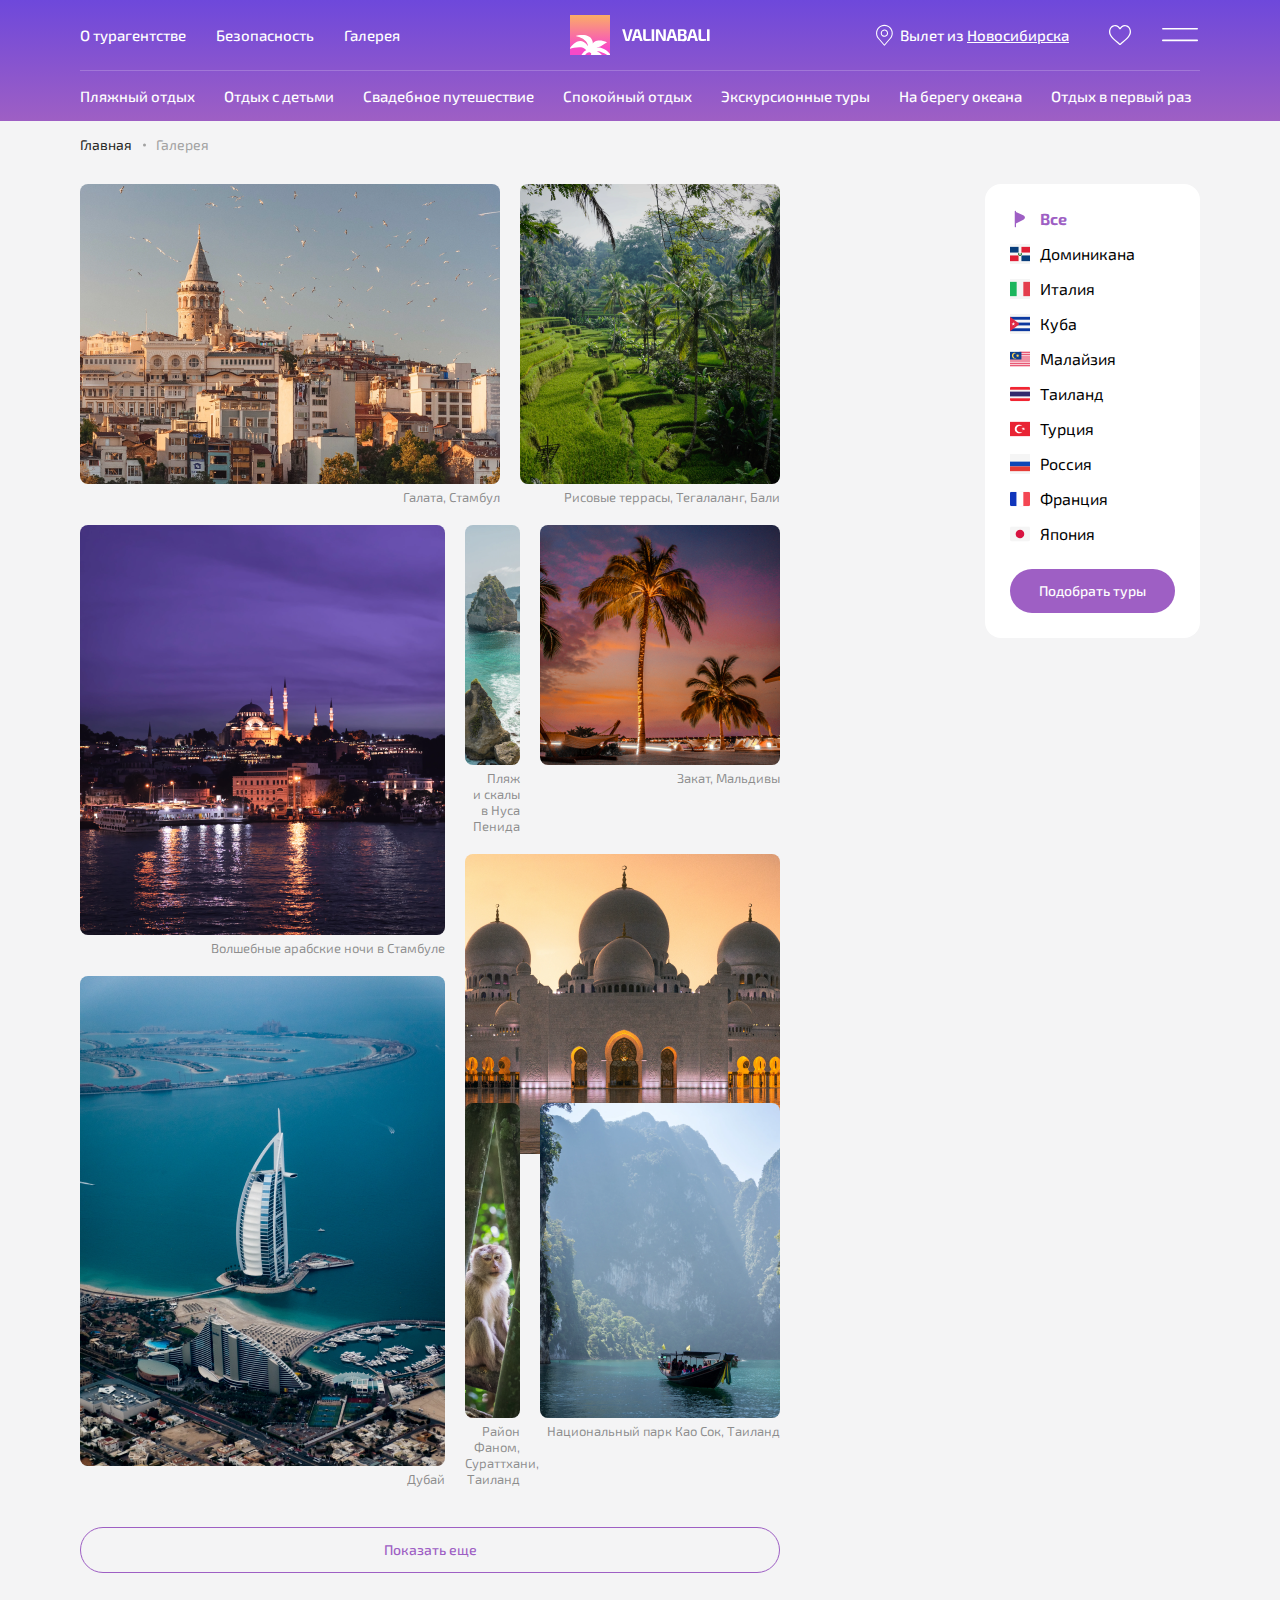
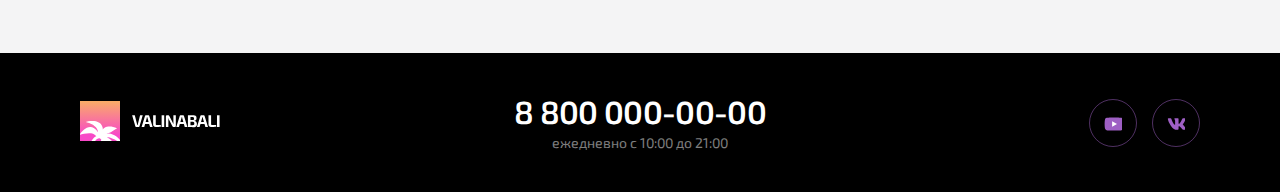
==== commit f472795c: "finish" ====
--- a/gallery.html
+++ b/gallery.html
@@ -4,7 +4,7 @@
   <meta charset="UTF-8">
   <meta name="viewport" content="width=device-width, initial-scale=1.0">
   <meta http-equiv="X-UA-Compatible" content="ie=edge">
-  <link rel="stylesheet" href="style.css">
+  <link rel="stylesheet" href="/css/style.css">
   <title>Галерея фотографий - Valinabali</title>
 </head>
 
@@ -113,10 +113,11 @@
   <section class="gallery-block">
     <div class="container">
       <h1 class="visually-hidden">Галерея</h1>
-      <button class="gallery-block__citys btn" type="button">Выбрать страну
+      <button class="gallery-block__citys btn" type="button">
         <svg class="gallery-block__nav-svg" width="16" height="16px" aria-hidden="true">
           <use xlink:href="images/sprite.svg#icon-nav-burger"></use>
         </svg>
+        <span class="gallery-block__citys-text">Выбрать страну</span>
       </button>
       <div class="gallery-block__wrap">
         <div class="gallery-block__left">
@@ -127,8 +128,8 @@
                   <picture>
                     <source media="(max-width: 767px)" srcset="images/gallery-img-mobile.png 1x, images/gallery-img-mobile@2x.png 2x">
                     <source media="(max-width: 1023px)" srcset="images/gallery-img.png 1x, images/gallery-img@2x.png 2x">
-                    <img class="gallery-card__img gallery-card__img--size-xxl gallery-card__img--size-xxxl" src="images/gallery-img.png" srcset="images/gallery-img@2x.png 2x" height="300"
-                    width="500" alt="Фотография тура в галерии">
+                    <img class="gallery-card__img gallery-card__img--size-xxl gallery-card__img--size-xxxl" src="images/gallery-img.png" srcset="images/gallery-img@2x.png 2x"
+                     alt="Фотография тура в галерии">
                   </picture>
                   <figcaption class="gallery-card__caption">Галата, Стамбул</figcaption>
                 </figure>
--- a/css/style.css
+++ b/css/style.css
@@ -0,0 +1,1465 @@
+/* Global */
+/* ------------------------------------ */
+/*! normalize.css v8.0.1 | MIT License | github.com/necolas/normalize.css */
+/* Document
+  ========================================================================== */
+/**
+ * 1. Correct the line height in all browsers.
+ * 2. Prevent adjustments of font size after orientation changes in iOS.
+ */
+html {
+  line-height: 1.15; /* 1 */
+  -webkit-text-size-adjust: 100%; /* 2 */
+}
+
+/* Sections
+  ========================================================================== */
+/**
+* Remove the margin in all browsers.
+*/
+body {
+  margin: 0;
+}
+
+/**
+* Render the `main` element consistently in IE.
+*/
+main {
+  display: block;
+}
+
+/**
+* Correct the font size and margin on `h1` elements within `section` and
+* `article` contexts in Chrome, Firefox, and Safari.
+*/
+h1 {
+  margin: 0.67em 0;
+  font-size: 2em;
+}
+
+/* Grouping content
+  ========================================================================== */
+/**
+* 1. Add the correct box sizing in Firefox.
+* 2. Show the overflow in Edge and IE.
+*/
+hr {
+  box-sizing: content-box; /* 1 */
+  height: 0; /* 1 */
+  overflow: visible; /* 2 */
+}
+
+/**
+* 1. Correct the inheritance and scaling of font size in all browsers.
+* 2. Correct the odd `em` font sizing in all browsers.
+*/
+pre {
+  font-size: 1em; /* 2 */
+  font-family: monospace, monospace; /* 1 */
+}
+
+/* Text-level semantics
+  ========================================================================== */
+/**
+* Remove the gray background on active links in IE 10.
+*/
+a {
+  background-color: transparent;
+}
+
+/**
+* 1. Remove the bottom border in Chrome 57-
+* 2. Add the correct text decoration in Chrome, Edge, IE, Opera, and Safari.
+*/
+abbr[title] {
+  text-decoration: underline; /* 2 */
+  -webkit-text-decoration: underline dotted;
+          text-decoration: underline dotted; /* 2 */
+  border-bottom: none; /* 1 */
+}
+
+/**
+* Add the correct font weight in Chrome, Edge, and Safari.
+*/
+b,
+strong {
+  font-weight: bolder;
+}
+
+/**
+* 1. Correct the inheritance and scaling of font size in all browsers.
+* 2. Correct the odd `em` font sizing in all browsers.
+*/
+code,
+kbd,
+samp {
+  font-size: 1em; /* 2 */
+  font-family: monospace, monospace; /* 1 */
+}
+
+/**
+* Add the correct font size in all browsers.
+*/
+small {
+  font-size: 80%;
+}
+
+/**
+* Prevent `sub` and `sup` elements from affecting the line height in
+* all browsers.
+*/
+sub,
+sup {
+  position: relative;
+  font-size: 75%;
+  line-height: 0;
+  vertical-align: baseline;
+}
+
+sub {
+  bottom: -0.25em;
+}
+
+sup {
+  top: -0.5em;
+}
+
+/* Embedded content
+  ========================================================================== */
+/**
+* Remove the border on images inside links in IE 10.
+*/
+img {
+  border-style: none;
+}
+
+/* Forms
+  ========================================================================== */
+/**
+* 1. Change the font styles in all browsers.
+* 2. Remove the margin in Firefox and Safari.
+*/
+button,
+input,
+optgroup,
+select,
+textarea {
+  margin: 0; /* 2 */
+  font-size: 100%; /* 1 */
+  line-height: 1.15; /* 1 */
+  font-family: inherit; /* 1 */
+}
+
+/**
+* Show the overflow in IE.
+* 1. Show the overflow in Edge.
+*/
+button,
+input {
+  /* 1 */
+  overflow: visible;
+}
+
+/**
+* Remove the inheritance of text transform in Edge, Firefox, and IE.
+* 1. Remove the inheritance of text transform in Firefox.
+*/
+button,
+select {
+  /* 1 */
+  text-transform: none;
+}
+
+/**
+* Correct the inability to style clickable types in iOS and Safari.
+*/
+button,
+[type=button],
+[type=reset],
+[type=submit] {
+  -webkit-appearance: button;
+}
+
+/**
+* Remove the inner border and padding in Firefox.
+*/
+button::-moz-focus-inner,
+[type=button]::-moz-focus-inner,
+[type=reset]::-moz-focus-inner,
+[type=submit]::-moz-focus-inner {
+  padding: 0;
+  border-style: none;
+}
+
+/**
+* Restore the focus styles unset by the previous rule.
+*/
+button:-moz-focusring,
+[type=button]:-moz-focusring,
+[type=reset]:-moz-focusring,
+[type=submit]:-moz-focusring {
+  outline: 1px dotted ButtonText;
+}
+
+/**
+* Correct the padding in Firefox.
+*/
+fieldset {
+  padding: 0.35em 0.75em 0.625em;
+}
+
+/**
+* 1. Correct the text wrapping in Edge and IE.
+* 2. Correct the color inheritance from `fieldset` elements in IE.
+* 3. Remove the padding so developers are not caught out when they zero out
+*    `fieldset` elements in all browsers.
+*/
+legend {
+  display: table; /* 1 */
+  box-sizing: border-box; /* 1 */
+  max-width: 100%; /* 1 */
+  padding: 0; /* 3 */
+  color: inherit; /* 2 */
+  white-space: normal; /* 1 */
+}
+
+/**
+* Add the correct vertical alignment in Chrome, Firefox, and Opera.
+*/
+progress {
+  vertical-align: baseline;
+}
+
+/**
+* Remove the default vertical scrollbar in IE 10+.
+*/
+textarea {
+  overflow: auto;
+}
+
+/**
+* 1. Add the correct box sizing in IE 10.
+* 2. Remove the padding in IE 10.
+*/
+[type=checkbox],
+[type=radio] {
+  box-sizing: border-box; /* 1 */
+  padding: 0; /* 2 */
+}
+
+/**
+* Correct the cursor style of increment and decrement buttons in Chrome.
+*/
+[type=number]::-webkit-inner-spin-button,
+[type=number]::-webkit-outer-spin-button {
+  height: auto;
+}
+
+/**
+* 1. Correct the odd appearance in Chrome and Safari.
+* 2. Correct the outline style in Safari.
+*/
+[type=search] {
+  outline-offset: -2px; /* 2 */
+  -webkit-appearance: textfield; /* 1 */
+}
+
+/**
+* Remove the inner padding in Chrome and Safari on macOS.
+*/
+[type=search]::-webkit-search-decoration {
+  -webkit-appearance: none;
+}
+
+/**
+* 1. Correct the inability to style clickable types in iOS and Safari.
+* 2. Change font properties to `inherit` in Safari.
+*/
+::-webkit-file-upload-button {
+  font: inherit; /* 2 */
+  -webkit-appearance: button; /* 1 */
+}
+
+/* Interactive
+  ========================================================================== */
+/*
+* Add the correct display in Edge, IE 10+, and Firefox.
+*/
+details {
+  display: block;
+}
+
+/*
+* Add the correct display in all browsers.
+*/
+summary {
+  display: list-item;
+}
+
+/* Misc
+  ========================================================================== */
+/**
+* Add the correct display in IE 10+.
+*/
+template {
+  display: none;
+}
+
+/**
+* Add the correct display in IE 10.
+*/
+[hidden] {
+  display: none;
+}
+
+@font-face {
+  font-family: "Exo-2";
+  src: url("../../fonts/Exo2-Regular.woff2") format("woff2"), url("../../fonts/Exo2-Regular.woff") format("woff");
+  font-weight: 400;
+  font-style: normal;
+  font-display: swap;
+}
+@font-face {
+  font-family: "Exo-2";
+  src: url("../../fonts/Exo2-Medium.woff2") format("woff2"), url("../../fonts/Exo2-Medium.woff") format("woff");
+  font-weight: 500;
+  font-style: normal;
+  font-display: swap;
+}
+@font-face {
+  font-family: "Exo-2";
+  src: url("../../fonts/Exo2-Bold.woff2") format("woff2"), url("../../fonts/Exo2-Bold.woff") format("woff");
+  font-weight: 600;
+  font-style: normal;
+  font-display: swap;
+}
+@font-face {
+  font-family: "Exo-2";
+  src: url("../../fonts/Exo2-SemiBold.woff2") format("woff2"), url("../../fonts/Exo2-SemiBold.woff") format("woff");
+  font-weight: 700;
+  font-style: normal;
+  font-display: swap;
+}
+*,
+*::after,
+*::before {
+  box-sizing: border-box;
+}
+
+body {
+  font-family: "Exo-2", "Arial", sans-serif;
+  font-style: normal;
+  font-weight: 400;
+  color: #242424;
+  margin: 0;
+  padding: 0;
+  background-color: #f4f4f5;
+}
+
+img {
+  display: block;
+  max-width: 100%;
+  -o-object-fit: cover;
+     object-fit: cover;
+  height: auto;
+}
+
+a {
+  color: #242424;
+  text-decoration: none;
+}
+
+.container {
+  width: 100%;
+  max-width: 1160px;
+  margin: 0 auto;
+  padding: 0 20px;
+}
+@media (max-width: 1023px) {
+  .container {
+    padding: 0 30px;
+    max-width: 100%;
+  }
+}
+@media (max-width: 767px) {
+  .container {
+    padding: 0 20px;
+    max-width: 100%;
+  }
+}
+
+.visually-hidden {
+  position: absolute;
+  width: 1px;
+  height: 1px;
+  margin: -1px;
+  padding: 0;
+  overflow: hidden;
+  white-space: nowrap;
+  border: 0;
+  clip: rect(0 0 0 0);
+  -webkit-clip-path: inset(100%);
+          clip-path: inset(100%);
+}
+
+/* Blocks */
+/* ------------------------------------ */
+.header {
+  background: linear-gradient(180deg, #6e48db 0%, #9e5fc4 100%);
+}
+.header__nav {
+  display: flex;
+  align-items: center;
+}
+@media (max-width: 1023px) {
+  .header__nav {
+    display: none;
+  }
+}
+.header__nav-list {
+  margin: 0;
+  padding: 0;
+  list-style: none;
+  display: flex;
+  flex-wrap: wrap;
+  gap: 30px;
+}
+@media (max-width: 1023px) {
+  .header__nav-list {
+    display: none;
+  }
+}
+.header__nav-link {
+  font-size: 15px;
+  font-weight: 500;
+  line-height: 20px;
+  color: #ffffff;
+}
+.header__content {
+  display: grid;
+  grid-template-columns: 330px 1fr 200px 100px;
+  align-items: center;
+  gap: 30px;
+  padding: 15px 0;
+}
+@media (max-width: 1023px) {
+  .header__content {
+    display: flex;
+    justify-content: space-between;
+  }
+}
+.header__logo-link {
+  width: 140px;
+  height: 40px;
+  margin: 0 auto;
+}
+.header__logo-link svg {
+  width: 140px;
+  height: 40px;
+  flex-shrink: 0;
+}
+@media (max-width: 767px) {
+  .header__logo-link svg {
+    width: 112px;
+    height: 32px;
+  }
+}
+@media (max-width: 1023px) {
+  .header__logo-link {
+    margin: 0;
+  }
+}
+@media (max-width: 767px) {
+  .header__logo-link {
+    display: flex;
+    align-items: center;
+  }
+}
+.header__btn-wrapper {
+  display: flex;
+  gap: 20px;
+}
+.header__burger, .header__favorites {
+  width: 40px;
+  height: 40px;
+  flex-shrink: 0;
+  padding: 0;
+  background-color: transparent;
+  border: none;
+  cursor: pointer;
+  display: flex;
+  align-items: center;
+  justify-content: center;
+}
+@media (max-width: 767px) {
+  .header__burger, .header__favorites {
+    width: 36px;
+    height: 36px;
+  }
+}
+.header__favorites-icon {
+  width: 22px;
+  height: 20px;
+  color: #ffffff;
+}
+.header__burger-icon {
+  width: 36px;
+  height: 14px;
+  color: #ffffff;
+}
+.header__location {
+  display: flex;
+  align-items: center;
+  gap: 2px;
+}
+@media (max-width: 1023px) {
+  .header__location {
+    display: none;
+  }
+}
+.header__location-icon {
+  width: 28px;
+  height: 28px;
+  flex-shrink: 0;
+}
+.header__location-text {
+  font-size: 15px;
+  font-weight: 500;
+  line-height: 20px;
+  margin: 0;
+  color: #ffffff;
+}
+.header__location-btn {
+  color: #ffffff;
+  font-size: 15px;
+  font-style: normal;
+  font-weight: 500;
+  line-height: 20px;
+  text-decoration-line: underline;
+  border: none;
+  background-color: transparent;
+  padding: 0;
+  cursor: pointer;
+}
+
+.footer {
+  background-color: #000000;
+  padding: 40px 0;
+}
+.footer__content {
+  display: grid;
+  grid-template-columns: repeat(3, 1fr);
+  align-items: center;
+  gap: 20px;
+}
+@media (max-width: 1023px) {
+  .footer__content {
+    grid-template-columns: 1fr 253px 1fr;
+  }
+}
+@media (max-width: 767px) {
+  .footer__content {
+    display: flex;
+    flex-direction: column;
+  }
+}
+.footer__logo-link svg {
+  width: 140px;
+  height: 40px;
+}
+@media (max-width: 767px) {
+  .footer__logo-link svg {
+    width: 112px;
+    height: 32px;
+  }
+}
+.footer__info {
+  display: flex;
+  flex-direction: column;
+  align-items: center;
+  gap: 5px;
+}
+.footer__info-tel {
+  color: #ffffff;
+  font-size: 32px;
+  font-weight: 700;
+  line-height: 36px;
+  letter-spacing: -0.02em;
+}
+@media (max-width: 767px) {
+  .footer__info-tel {
+    font-size: 24px;
+    line-height: 28px;
+  }
+}
+.footer__info-tel:hover, .footer__info-tel:focus-visible {
+  color: #9e5fc4;
+}
+.footer__info-description {
+  color: rgba(255, 255, 255, 0.5);
+  font-size: 14px;
+  line-height: 18px;
+  margin: 0;
+}
+@media (max-width: 767px) {
+  .footer__info-description {
+    font-size: 12px;
+    line-height: 16px;
+  }
+}
+
+.btn {
+  width: 263px;
+  display: flex;
+  align-items: center;
+  justify-content: center;
+  padding: 13px;
+  border-radius: 60px;
+  background-color: transparent;
+  color: #9e5fc4;
+  border: 1px solid #9e5fc4;
+  font-size: 14px;
+  font-weight: 500;
+  line-height: 18px;
+  cursor: pointer;
+}
+.btn--bg-lilac {
+  background-color: #9e5fc4;
+  border: none;
+  color: #ffffff;
+}
+.btn--size-small {
+  width: 154px;
+}
+
+.social {
+  margin: 0;
+  padding: 0;
+  list-style: none;
+  display: flex;
+  justify-content: flex-end;
+  gap: 15px;
+}
+.social__link {
+  display: flex;
+  align-items: center;
+  justify-content: center;
+  width: 48px;
+  height: 48px;
+  border-radius: 50%;
+  border: 1px solid rgba(158, 95, 196, 0.5);
+  color: #9e5fc4;
+}
+@media (max-width: 767px) {
+  .social__link {
+    width: 40px;
+    height: 40px;
+  }
+}
+.social__link-icon {
+  width: 18px;
+  height: 18px;
+  flex-shrink: 0;
+}
+
+.breadcrumbs {
+  padding: 15px 0 0;
+  margin: 0 0 30px 0;
+}
+.breadcrumbs__list {
+  display: flex;
+  gap: 24px;
+  margin: 0;
+  padding: 0;
+  list-style: none;
+}
+.breadcrumbs__item {
+  position: relative;
+}
+.breadcrumbs__link {
+  display: block;
+  font-size: 14px;
+  line-height: 18px;
+  position: relative;
+}
+.breadcrumbs__link--active {
+  color: #a1a1a1;
+}
+.breadcrumbs__link:not(.breadcrumbs__link--active)::after {
+  content: "";
+  width: 3px;
+  height: 3px;
+  background-color: #a1a1a1;
+  border-radius: 50%;
+  position: absolute;
+  top: 50%;
+  transform: translateY(-50%);
+  right: -14px;
+}
+
+.main-nav {
+  padding: 15px 0;
+  border-top: 1px solid rgba(255, 255, 255, 0.2);
+}
+@media (max-width: 1023px) {
+  .main-nav {
+    display: none;
+  }
+}
+.main-nav__list {
+  margin: 0;
+  padding: 0;
+  list-style: none;
+  display: flex;
+  flex-wrap: wrap;
+  gap: 29px;
+}
+.main-nav__link {
+  font-size: 15px;
+  font-weight: 500;
+  line-height: 20px;
+  color: #ffffff;
+}
+
+.menu-tours {
+  min-height: 451px;
+  flex-shrink: 0;
+  border-radius: 16px;
+  background-color: #ffffff;
+  padding: 25px;
+}
+@media (max-width: 1023px) {
+  .menu-tours {
+    min-height: 390px;
+    padding: 20px;
+  }
+}
+@media (max-width: 767px) {
+  .menu-tours {
+    display: none;
+  }
+}
+.menu-tours__btn-mobile {
+  display: none;
+  width: 100%;
+}
+.menu-tours__list {
+  padding: 0;
+  list-style: none;
+  display: grid;
+  gap: 15px;
+  margin: 0 0 25px;
+}
+@media (max-width: 1023px) {
+  .menu-tours__list {
+    gap: 10px;
+    margin: 0 0 20px;
+  }
+}
+.menu-tours__link {
+  background-color: transparent;
+  padding: 0;
+  border: none;
+  display: flex;
+  align-items: center;
+  gap: 10px;
+  cursor: pointer;
+}
+.menu-tours__link-text {
+  font-size: 16px;
+  font-weight: 400;
+  line-height: 20px;
+}
+@media (max-width: 1023px) {
+  .menu-tours__link-text {
+    font-size: 14px;
+    line-height: 18px;
+  }
+}
+.menu-tours__link svg {
+  width: 20px;
+  height: 20px;
+  flex-shrink: 0;
+}
+.menu-tours__link--all {
+  color: #9e5fc4;
+  font-weight: 700;
+}
+.menu-tours__link--active {
+  color: #9e5fc4;
+}
+.menu-tours__link--active .menu-tours__link-text {
+  font-weight: 600;
+}
+.menu-tours__btn {
+  width: 100%;
+}
+@media (max-width: 1023px) {
+  .menu-tours__btn {
+    height: 40px;
+    font-size: 12px;
+    line-height: 16px;
+  }
+}
+
+.gallery {
+  margin: 0 0 40px;
+}
+.gallery__list {
+  margin: 0;
+  padding: 0;
+  list-style: none;
+  display: grid;
+  grid-template-columns: 365px auto 1fr 240px;
+  gap: 20px;
+}
+@media (max-width: 1023px) {
+  .gallery__list {
+    grid-template-columns: 240px 240px;
+  }
+}
+@media (max-width: 767px) {
+  .gallery__list {
+    display: flex;
+    flex-direction: column;
+  }
+}
+.gallery__item--grid-1 {
+  grid-column: 1/3;
+}
+@media (max-width: 1023px) {
+  .gallery__item--grid-1 {
+    grid-column: 1/3;
+  }
+}
+@media (max-width: 767px) {
+  .gallery__item--grid-1 {
+    max-width: 700px;
+    width: 100%;
+  }
+}
+.gallery__item--grid-2 {
+  grid-column: 3/5;
+}
+@media (max-width: 1023px) {
+  .gallery__item--grid-2 {
+    grid-row: 2;
+    grid-column: 1/2;
+  }
+}
+@media (max-width: 767px) {
+  .gallery__item--grid-2 {
+    max-width: 700px;
+    width: 100%;
+  }
+}
+.gallery__item--grid-3 {
+  grid-column: 1/2;
+  grid-row: 2/4;
+}
+@media (max-width: 1023px) {
+  .gallery__item--grid-3 {
+    grid-row: 2;
+    grid-column: 2/3;
+  }
+}
+@media (max-width: 767px) {
+  .gallery__item--grid-3 {
+    max-width: 700px;
+    width: 100%;
+  }
+}
+.gallery__item--grid-4 {
+  grid-column: 2/4;
+  grid-row: 2/3;
+}
+@media (max-width: 1023px) {
+  .gallery__item--grid-4 {
+    grid-row: 3;
+    grid-column: 1/3;
+  }
+}
+@media (max-width: 767px) {
+  .gallery__item--grid-4 {
+    max-width: 700px;
+    width: 100%;
+  }
+}
+.gallery__item--grid-5 {
+  grid-column: 4/5;
+  grid-row: 2;
+}
+@media (max-width: 1023px) {
+  .gallery__item--grid-5 {
+    grid-column: 1/2;
+    grid-row: 4;
+  }
+}
+@media (max-width: 767px) {
+  .gallery__item--grid-5 {
+    max-width: 700px;
+    width: 100%;
+  }
+}
+.gallery__item--grid-6 {
+  grid-column: 1/2;
+  grid-row: 4/6;
+}
+@media (max-width: 1023px) {
+  .gallery__item--grid-6 {
+    grid-column: 1/3;
+    grid-row: 5;
+  }
+}
+@media (max-width: 767px) {
+  .gallery__item--grid-6 {
+    max-width: 700px;
+    width: 100%;
+  }
+}
+.gallery__item--grid-7 {
+  grid-column: 2/5;
+  grid-row: 3/6;
+}
+@media (max-width: 1023px) {
+  .gallery__item--grid-7 {
+    grid-column: 2/3;
+    grid-row: 4;
+  }
+}
+@media (max-width: 767px) {
+  .gallery__item--grid-7 {
+    max-width: 700px;
+    width: 100%;
+  }
+}
+.gallery__item--grid-8 {
+  grid-column: 2/4;
+  grid-row: 5/6;
+}
+@media (max-width: 1023px) {
+  .gallery__item--grid-8 {
+    grid-column: 1/2;
+    grid-row: 6;
+  }
+}
+@media (max-width: 767px) {
+  .gallery__item--grid-8 {
+    max-width: 700px;
+    width: 100%;
+  }
+}
+.gallery__item--grid-9 {
+  grid-column: 4/5;
+  grid-row: 5/6;
+}
+@media (max-width: 1023px) {
+  .gallery__item--grid-9 {
+    grid-column: 2/3;
+    grid-row: 6;
+  }
+}
+@media (max-width: 767px) {
+  .gallery__item--grid-9 {
+    max-width: 700px;
+    width: 100%;
+  }
+}
+
+.gallery-block {
+  margin: 0 0 80px;
+}
+.gallery-block__wrap {
+  display: grid;
+  align-items: start;
+  grid-template-columns: 1fr 215px;
+  gap: 20px;
+}
+@media (max-width: 1023px) {
+  .gallery-block__wrap {
+    grid-template-columns: 500px 180px;
+  }
+}
+@media (max-width: 767px) {
+  .gallery-block__wrap {
+    display: flex;
+    flex-direction: column;
+  }
+}
+.gallery-block__left {
+  max-width: 700px;
+  width: 100%;
+}
+.gallery-block__citys {
+  display: none;
+}
+@media (max-width: 767px) {
+  .gallery-block__citys {
+    display: flex;
+    justify-content: center;
+    align-items: center;
+    gap: 10px;
+    width: 100%;
+    height: 44px;
+    font-size: 11px;
+    line-height: 16px;
+    margin: 0 0 30px;
+  }
+}
+.gallery-block__btn {
+  width: 100%;
+}
+@media (max-width: 767px) {
+  .gallery-block__btn {
+    width: 100%;
+    max-width: 700px;
+  }
+}
+
+.gallery-card {
+  display: flex;
+  flex-direction: column;
+  gap: 5px;
+  margin: 0;
+}
+.gallery-card__img {
+  flex-shrink: 0;
+  border-radius: 8px;
+}
+.gallery-card__img--size-xs {
+  width: 240px;
+  height: 240px;
+}
+@media (max-width: 1023px) {
+  .gallery-card__img--size-xs {
+    width: 500px;
+    height: 300px;
+  }
+}
+@media (max-width: 767px) {
+  .gallery-card__img--size-xs {
+    max-width: 700px;
+    width: 100%;
+  }
+}
+@media (max-width: 1023px) {
+  .gallery-card__img--size-xss {
+    width: 240px;
+    height: 240px;
+  }
+}
+@media (max-width: 767px) {
+  .gallery-card__img--size-xss {
+    max-width: 700px;
+    width: 100%;
+  }
+}
+.gallery-card__img--size-s {
+  width: 240px;
+  height: 315px;
+}
+@media (max-width: 1023px) {
+  .gallery-card__img--size-s {
+    width: 240px;
+    height: 240px;
+  }
+}
+@media (max-width: 767px) {
+  .gallery-card__img--size-s {
+    max-width: 700px;
+    width: 100%;
+  }
+}
+.gallery-card__img--size-m {
+  width: 365px;
+  height: 300px;
+}
+@media (max-width: 1023px) {
+  .gallery-card__img--size-m {
+    width: 240px;
+    height: 240px;
+  }
+}
+@media (max-width: 767px) {
+  .gallery-card__img--size-m {
+    max-width: 700px;
+    width: 100%;
+  }
+}
+.gallery-card__img--size-l {
+  width: 366px;
+  height: 410px;
+}
+@media (max-width: 1023px) {
+  .gallery-card__img--size-l {
+    width: 240px;
+    height: 240px;
+  }
+}
+@media (max-width: 767px) {
+  .gallery-card__img--size-l {
+    max-width: 700px;
+    width: 100%;
+  }
+}
+.gallery-card__img--size-xl {
+  width: 365px;
+  height: 490px;
+}
+@media (max-width: 1023px) {
+  .gallery-card__img--size-xl {
+    width: 500px;
+    height: 300px;
+  }
+}
+@media (max-width: 767px) {
+  .gallery-card__img--size-xl {
+    max-width: 700px;
+    width: 100%;
+  }
+}
+.gallery-card__img--size-xxl {
+  width: 500px;
+  height: 300px;
+}
+@media (max-width: 1023px) {
+  .gallery-card__img--size-xxl {
+    width: 240px;
+    height: 240px;
+  }
+}
+@media (max-width: 767px) {
+  .gallery-card__img--size-xxl {
+    max-width: 700px;
+    width: 100%;
+  }
+}
+@media (max-width: 1023px) {
+  .gallery-card__img--size-xxxl {
+    width: 500px;
+    height: 300px;
+  }
+}
+@media (max-width: 767px) {
+  .gallery-card__img--size-xxxl {
+    max-width: 700px;
+    width: 100%;
+  }
+}
+.gallery-card__caption {
+  color: rgba(36, 36, 36, 0.5);
+  text-align: right;
+  font-size: 13px;
+  line-height: 16px;
+  margin: 0;
+}
+
+.modal {
+  position: fixed;
+  top: 0;
+  left: 0;
+  width: 100%;
+  height: 100%;
+  display: none;
+}
+.modal::after {
+  content: "";
+  z-index: -1;
+  position: absolute;
+  top: 0;
+  left: 0;
+  width: 100%;
+  height: 100%;
+  background: rgba(0, 0, 0, 0.6);
+  pointer-events: none;
+}
+.modal--active {
+  display: block;
+}
+.modal.modal--success .success, .modal:not(.modal--success) .application {
+  display: block;
+}
+.modal.modal--success .application, .modal:not(.modal--success) .success {
+  display: none;
+}
+.modal__wrapper {
+  position: relative;
+  display: flex;
+  overflow-y: auto;
+  justify-content: center;
+  align-items: center;
+  width: 100%;
+  height: 100%;
+  padding: 40px;
+}
+@media (max-width: 1023px) {
+  .modal__wrapper {
+    padding: 0;
+  }
+}
+.modal__content {
+  position: relative;
+  width: 100%;
+  border-radius: 40px;
+  max-width: 1100px;
+  min-height: 586px;
+  margin: auto;
+  padding: 30px 70px 60px;
+  background-color: #ffffff;
+}
+@media (max-width: 1023px) {
+  .modal__content {
+    height: 100%;
+    border-radius: 0;
+    padding: 30px 120px 103px;
+  }
+}
+@media (max-width: 767px) {
+  .modal__content {
+    padding: 20px 20px 49px;
+  }
+}
+.modal__close-btn {
+  position: absolute;
+  top: 12px;
+  right: 23px;
+  display: flex;
+  justify-content: center;
+  align-items: center;
+  width: 70px;
+  height: 70px;
+  padding: 0;
+  background-color: #f4f4f5;
+  border: none;
+  border-radius: 50%;
+  cursor: pointer;
+}
+.modal__close-btn svg {
+  width: 20px;
+  height: 20px;
+}
+
+.custom-input {
+  position: relative;
+}
+.custom-input__field {
+  width: 300px;
+  height: 52px;
+  padding: 16px 146px 16px 16px;
+  border: 1px solid #D6DCE6;
+  border-radius: 8px;
+  font-family: inherit;
+}
+@media (max-width: 1023px) {
+  .custom-input__field {
+    width: 100%;
+  }
+}
+.custom-input__field::-moz-placeholder {
+  font-size: 15px;
+  line-height: 20px;
+}
+.custom-input__field::placeholder {
+  font-size: 15px;
+  line-height: 20px;
+}
+.custom-input__label {
+  font-size: 14px;
+  line-height: 18px;
+  font-weight: 500;
+  position: absolute;
+  top: -20px;
+  left: 0px;
+  color: #8C8C8D;
+}
+
+.application {
+  display: block;
+}
+.application__group {
+  padding: 0;
+  margin: 0;
+  border: none;
+}
+.application__title {
+  font-size: 32px;
+  line-height: 36px;
+  font-weight: 600;
+  margin: 30px auto 83px;
+}
+@media (max-width: 1023px) {
+  .application__title {
+    font-size: 26px;
+    line-height: 32px;
+  }
+}
+.application__wrapper {
+  display: flex;
+  gap: 30px;
+  margin: 0 0 53px;
+}
+@media (max-width: 1023px) {
+  .application__wrapper {
+    margin: 0 0 43px;
+    gap: 43px;
+    flex-direction: column;
+  }
+}
+.application__button {
+  background: #9E5FC4;
+  color: #FFFFFF;
+  width: 300px;
+  margin: 0 auto 10px;
+}
+.application__text {
+  font-size: 12px;
+  line-height: 16px;
+  color: #8C8C8D;
+  display: flex;
+  align-items: center;
+  justify-content: center;
+}
+.application__airplane-img {
+  position: absolute;
+  bottom: 40px;
+  right: 160px;
+}
+.application__suitcase-img {
+  position: absolute;
+  left: 130px;
+  bottom: 80px;
+}
+@media (max-width: 1023px) {
+  .application__suitcase-img {
+    left: 20px;
+    bottom: 110px;
+  }
+}
+
+.custom-textarea {
+  position: relative;
+  display: flex;
+  width: 960px;
+  margin: 0 0 40px;
+}
+@media (max-width: 1023px) {
+  .custom-textarea {
+    width: 528px;
+  }
+}
+.custom-textarea__field {
+  width: 100%;
+  min-height: 160px;
+  border-radius: 8px;
+  border: 1px solid #D6DCE6;
+  color: #242424;
+  resize: none;
+}
+@media (max-width: 1023px) {
+  .custom-textarea__field {
+    min-height: 163px;
+  }
+}
+.custom-textarea__label {
+  font-size: 14px;
+  line-height: 18px;
+  color: #8C8C8D;
+  position: absolute;
+  left: 0;
+  top: -20px;
+}
+
+.success {
+  display: flex;
+  flex-direction: column;
+  align-items: center;
+  justify-content: center;
+  padding: 244px 285px 90px;
+}
+@media (max-width: 1023px) {
+  .success {
+    padding: 324px 69px 125px;
+  }
+}
+@media (max-width: 767px) {
+  .success {
+    padding: 287px 160px 142px;
+  }
+}
+.success__title {
+  text-align: center;
+  margin: 0 0 20px;
+  font-size: 32px;
+  line-height: 36px;
+}
+@media (max-width: 1023px) {
+  .success__title {
+    font-size: 26px;
+    line-height: 32px;
+  }
+}
+@media (max-width: 767px) {
+  .success__title {
+    font-size: 20px;
+    line-height: 20px;
+    margin: 0 0 15px;
+  }
+}
+.success__text {
+  display: block;
+  font-size: 16px;
+  line-height: 20px;
+  margin: 0 0 40px;
+}
+@media (max-width: 767px) {
+  .success__text {
+    font-size: 13px;
+    line-height: 16px;
+    margin: 0 0 30px;
+  }
+}
+.success__btn {
+  width: 200px;
+  height: 46px;
+  margin: 0 auto;
+}
+@media (max-width: 1023px) {
+  .success__btn {
+    width: 160px;
+    height: 44px;
+  }
+}
+.success__svg-right {
+  position: absolute;
+  top: 174px;
+  right: 485px;
+}
+@media (max-width: 1023px) {
+  .success__svg-right {
+    top: 254px;
+    right: 319px;
+  }
+}
+@media (max-width: 767px) {
+  .success__svg-right {
+    top: 217px;
+    right: 122px;
+  }
+}
+.success__svg-left {
+  position: absolute;
+  top: 149px;
+  left: 485px;
+}
+@media (max-width: 1023px) {
+  .success__svg-left {
+    top: 229px;
+    left: 319px;
+  }
+}
+@media (max-width: 767px) {
+  .success__svg-left {
+    top: 192px;
+    left: 123px;
+  }
+}/*# sourceMappingURL=style.css.map */